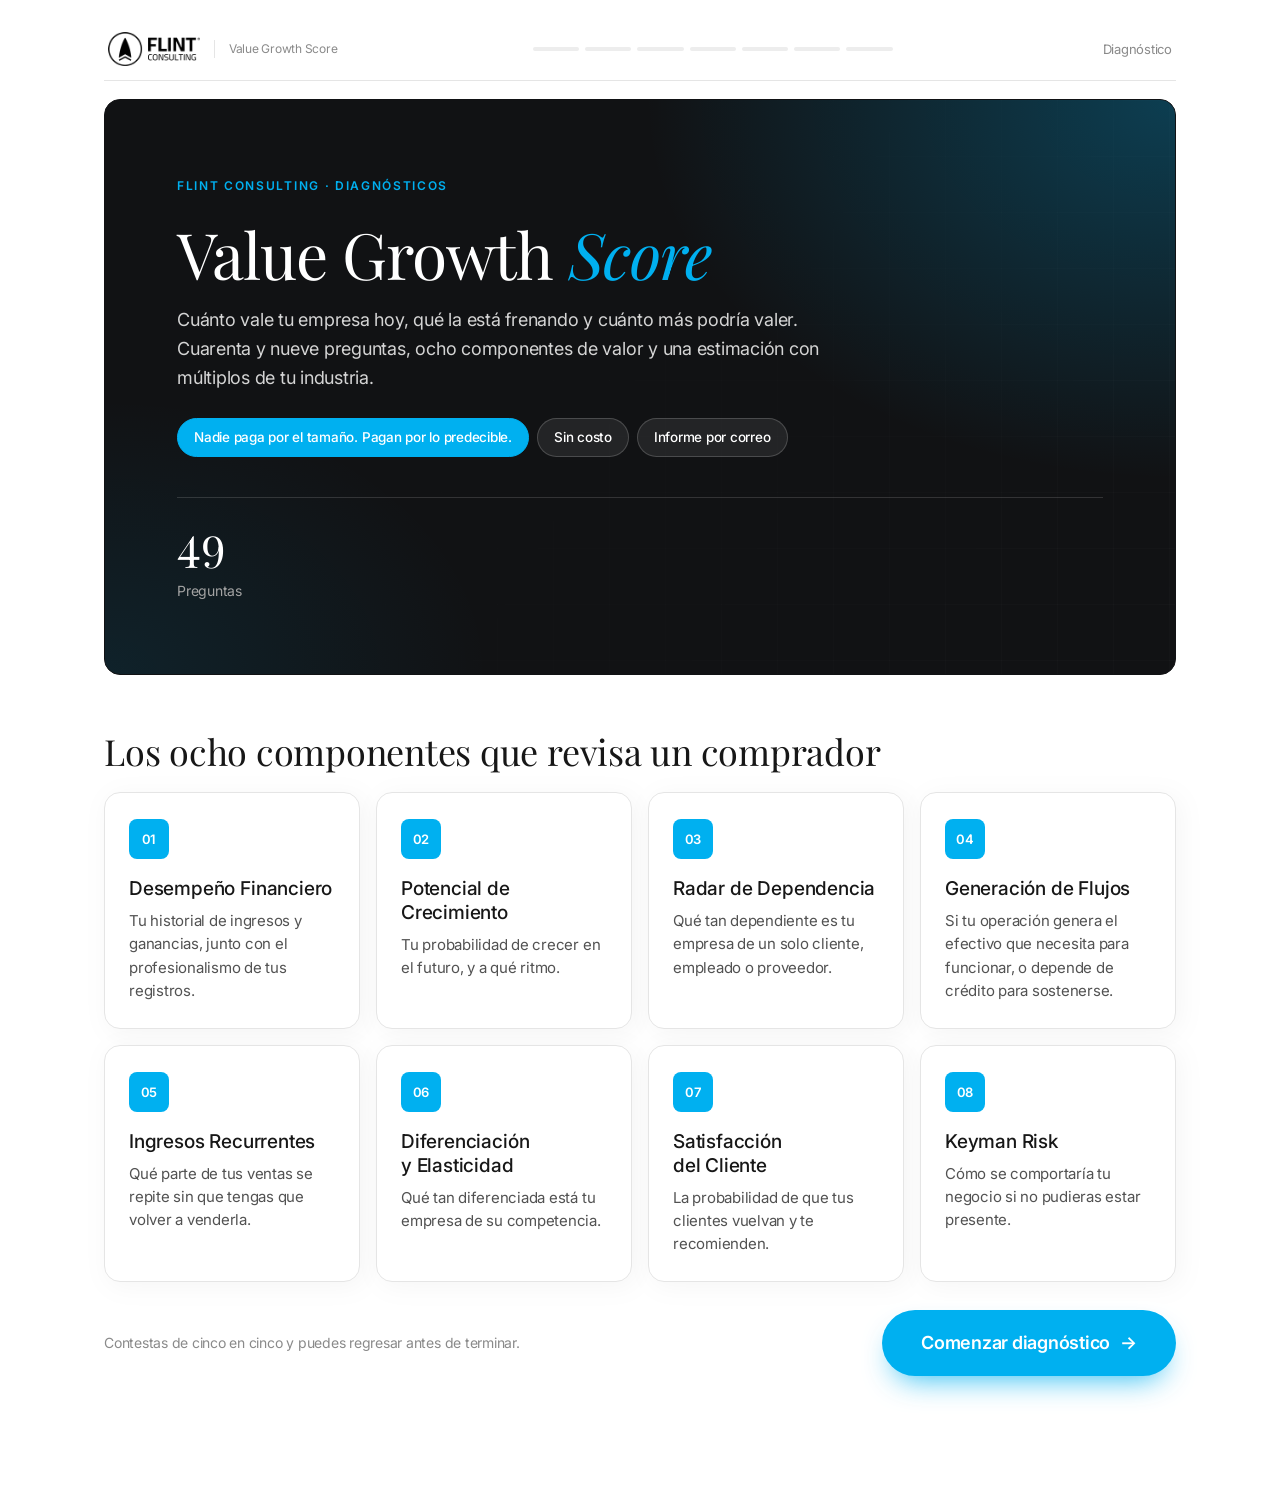
==== v2/index.html @ f303935a "Versión v2 de prueba: hero en Webflow, barra de progreso fija e inicio más visible Co-Authored-By: C" ====
<!doctype html>
<html lang="es">
<head>
<meta charset="utf-8">
<meta name="robots" content="noindex">
<meta name="googlebot" content="noindex, indexifembedded">
<script>try{if(window.self!==window.top)document.documentElement.classList.add("embedded")}catch(e){document.documentElement.classList.add("embedded")}</script>
<meta name="viewport" content="width=device-width,initial-scale=1,viewport-fit=cover">
<meta name="description" content="Diagnóstico Value Growth de Flint Consulting.">
<meta name="theme-color" content="#FFFFFF">
<title>Value Growth Score · Flint Consulting</title>
<link rel="preconnect" href="https://fonts.googleapis.com">
<link rel="preconnect" href="https://fonts.gstatic.com" crossorigin>
<link rel="stylesheet" href="https://fonts.googleapis.com/css2?family=Playfair+Display:ital,wght@0,500;0,600;0,700;1,500;1,600&family=Inter:wght@400;500;600&display=swap">
<style>
/* ═══════════════════════════════════════════════════════════
   FLINT · VALUE GROWTH SCORE
   Sistema visual de flintconsulting.mx: fondo blanco, Playfair
   Display en títulos, Inter en texto, tarjetas blancas con borde
   fino y botones píldora en Flint Cyan.
   ═══════════════════════════════════════════════════════════ */
:root{
  --tinta:#171717;        /* títulos */
  --texto:#525252;        /* cuerpo */
  --tenue:#8A8A8A;
  --linea:#E5E5E5;
  --linea-f:#D4D4D4;
  --papel:#FFFFFF;
  --niebla:#FAFAFA;
  --cian:#00B0F0;         /* Flint Cyan del sitio */
  --cian-txt:#0089BD;     /* cyan legible en texto chico */
  --cianluz:#EDF9FF;
  --oscuro:#111214;
  --fuerte:#12B76A; --medio:#FFB400; --debil:#FF1F3D;
  --r:16px; --r-sm:12px;
  --sombra:4px 4px 24px rgba(129,129,129,.08);
  --sombra-h:6px 10px 34px rgba(129,129,129,.16);
  --ease:cubic-bezier(.2,.8,.2,1);
  --ease-out:cubic-bezier(.16,1,.3,1);
  --display:"Playfair Display",Georgia,serif;
  --ui:"Inter",-apple-system,"Segoe UI",Arial,sans-serif;
}
*{box-sizing:border-box;margin:0;padding:0}
html,body{background:var(--papel);color:var(--texto);font-family:var(--ui);line-height:1.55;letter-spacing:-.015em;
  -webkit-font-smoothing:antialiased;overflow-x:clip}
button,input,select,textarea{font:inherit;color:inherit;letter-spacing:inherit}
.num{font-variant-numeric:tabular-nums}
/* cifras alineadas en Playfair (por defecto trae números de estilo antiguo) */
.aro .cen b,.an-aro b,.vc .big,.cta-txt h3 em,.cta-precio .monto b,.radar .v,.intro-meta .n{font-variant-numeric:lining-nums tabular-nums;font-feature-settings:"lnum" 1,"tnum" 1}

.shell{max-width:1120px;margin:0 auto;padding:18px 24px 110px;min-height:100vh}
@media(max-width:720px){.shell{padding:10px 16px 150px}}

/* ═══ TOPBAR ═══ */
.topbar{display:flex;align-items:center;justify-content:space-between;gap:24px;padding:14px 4px;margin-bottom:18px;
  position:sticky;top:0;z-index:60;background:rgba(255,255,255,.92);
  backdrop-filter:blur(14px);-webkit-backdrop-filter:blur(14px);border-bottom:1px solid var(--linea)}
.wordmark{display:flex;align-items:center;gap:14px;flex-shrink:0}
.wordmark img{height:34px;width:auto;display:block}
.wordmark small{font-size:12px;color:var(--tenue);padding-left:14px;border-left:1px solid var(--linea)}
@media(max-width:720px){.wordmark img{height:28px}}
@media(max-width:600px){.wordmark small{display:none}}
.rail{display:flex;gap:6px;flex:1;max-width:360px}
@media(max-width:720px){.rail{max-width:none}}
.rail-seg{flex:1;height:4px;border-radius:2px;background:#EDEDED;overflow:hidden;position:relative}
.rail-seg i{position:absolute;inset:0;width:0;border-radius:2px;background:var(--cian);transition:width .7s var(--ease)}
.paso-txt{font-size:13px;color:var(--tenue);white-space:nowrap;flex-shrink:0;min-width:84px;text-align:right;font-variant-numeric:tabular-nums}
.paso-txt b{color:var(--tinta);font-weight:600}
@media(max-width:480px){.paso-txt{min-width:0;font-size:12px}}

/* ═══ TARJETAS ═══ */
.skew{position:relative;margin:0 0 18px}
.glass{position:relative;background:var(--papel);border:1px solid var(--linea);border-radius:var(--r);box-shadow:var(--sombra)}
.pad{padding:clamp(24px,4vw,48px)}
@media(max-width:560px){.pad{padding:22px 16px}}
.sub-glass{background:var(--papel);border:1px solid var(--linea);border-radius:var(--r)}

#p-q>.skew>.glass{background:none;border:0;box-shadow:none;padding:8px 0 0}
/* Bloque oscuro, como el hero del sitio */
.hero-dark{background:var(--oscuro);border-color:var(--oscuro);color:#D4D4D4;overflow:hidden;box-shadow:none}
.hero-dark::before{content:"";position:absolute;inset:0;pointer-events:none;
  background:radial-gradient(90% 120% at 100% 0%,rgba(0,176,240,.28),transparent 55%),
             radial-gradient(60% 80% at 0% 100%,rgba(0,176,240,.10),transparent 60%)}
.hero-dark::after{content:"";position:absolute;inset:0;pointer-events:none;opacity:.5;
  background-image:linear-gradient(rgba(255,255,255,.035) 1px,transparent 1px),linear-gradient(90deg,rgba(255,255,255,.035) 1px,transparent 1px);
  background-size:56px 56px;-webkit-mask-image:linear-gradient(120deg,transparent 30%,#000);mask-image:linear-gradient(120deg,transparent 30%,#000)}
.hero-dark>*{position:relative;z-index:1}
.hero-dark h1,.hero-dark h2{color:#fff}
.hero-dark .lede{color:#D4D4D4}
.hero-dark .eyebrow{color:var(--cian)}

/* ═══ PANTALLAS ═══ */
.panel{display:none}
.panel.on{display:block;animation:screenIn .55s var(--ease-out) both}
@keyframes screenIn{from{opacity:0;transform:translateY(18px)}to{opacity:1;transform:none}}

/* ═══ TIPOGRAFÍA ═══ */
.eyebrow{display:inline-flex;align-items:center;font-size:12px;letter-spacing:.14em;text-transform:uppercase;color:var(--cian-txt);font-weight:600}
h1,h2,h3,h4{font-family:var(--display);color:var(--tinta);font-weight:400;letter-spacing:-.015em;text-wrap:balance}
h1{font-size:clamp(40px,6vw,64px);line-height:1.08}
h2{font-size:clamp(30px,3.8vw,48px);line-height:1.12}
h1 em,h2 em,h3 em,h4 em{font-style:italic;color:var(--cian)}
.lede{font-size:clamp(16px,1.5vw,18px);line-height:1.6;color:var(--texto);max-width:62ch}

.pillrow{display:flex;flex-wrap:wrap;gap:8px;margin-top:26px}
.pill{display:inline-flex;align-items:center;padding:8px 16px;border-radius:99px;font-size:13.5px;font-weight:500;
  background:rgba(255,255,255,.08);border:1px solid rgba(255,255,255,.18);color:#fff}
.pill.hi{background:var(--cian);border-color:var(--cian);color:#fff}

/* ═══ INTRO ═══ */
#p-intro h1{margin:22px 0 18px}
#p-intro .pad{padding:clamp(32px,6vw,72px)}
.intro-meta{display:flex;flex-wrap:wrap;gap:24px 56px;margin-top:40px;padding-top:30px;border-top:1px solid rgba(255,255,255,.14)}
.intro-meta .n{font-family:var(--display);font-size:44px;color:#fff;line-height:1}
.intro-meta .t{font-size:14px;color:#A3A3A3;margin-top:8px}
@media(max-width:560px){.intro-meta{display:grid;grid-template-columns:1fr 1fr;gap:22px}}

.sect-title{font-family:var(--display);font-size:clamp(26px,3vw,36px);color:var(--tinta);margin:56px 0 20px;line-height:1.15}
.rejilla{display:grid;grid-template-columns:repeat(auto-fit,minmax(240px,1fr));gap:16px}
.celda{padding:26px 24px;box-shadow:var(--sombra);transition:box-shadow .3s var(--ease),transform .3s var(--ease),border-color .3s}
.celda:hover{box-shadow:var(--sombra-h);transform:translateY(-3px);border-color:var(--linea-f)}
.celda .k{width:40px;height:40px;border-radius:8px;background:var(--cian);color:#fff;display:grid;place-items:center;font-size:13px;font-weight:600}
.celda h3{font-family:var(--ui);font-size:19px;font-weight:500;color:var(--tinta);margin:18px 0 8px;line-height:1.25;letter-spacing:-.01em}
.celda p{font-size:15px;color:var(--texto);line-height:1.55}
.pasos{display:grid;grid-template-columns:repeat(3,1fr);gap:0;border-top:1px solid var(--linea);border-bottom:1px solid var(--linea)}
@media(max-width:760px){.pasos{grid-template-columns:1fr}}
.paso{padding:28px 28px 28px 0;display:block;border:0;border-radius:0}
.paso+.paso{padding-left:28px;border-left:1px solid var(--linea)}
@media(max-width:760px){.paso,.paso+.paso{padding:22px 0;border-left:0}.paso+.paso{border-top:1px solid var(--linea)}}
.paso .nn{font-family:var(--display);font-size:44px;line-height:1;color:var(--cian)}
.paso h3{font-family:var(--ui);font-size:20px;font-weight:500;color:var(--tinta);margin:14px 0 6px;letter-spacing:-.01em}
.paso p{font-size:15px;color:var(--texto)}

/* ═══ PREGUNTAS ═══ */
.cab .big-n{width:52px;height:52px;border-radius:8px;background:var(--cian);color:#fff;display:grid;place-items:center;
  font-size:16px;font-weight:600;flex-shrink:0;margin-top:0}

.q{padding:24px 26px;margin-bottom:12px;border-radius:var(--r);background:var(--papel);border:1px solid var(--linea);
  box-shadow:var(--sombra);transition:border-color .3s var(--ease),box-shadow .3s var(--ease);
  animation:qIn .6s var(--ease-out) both;animation-delay:calc(var(--i) * 70ms + 120ms)}
@keyframes qIn{from{opacity:0;transform:translateY(14px)}to{opacity:1;transform:none}}
.q.ok{border-color:rgba(0,176,240,.35)}
.q.pend{border-color:var(--debil);box-shadow:0 0 0 3px rgba(255,31,61,.14)}
@media(max-width:560px){.q{padding:18px 14px}}
.q-top{display:flex;gap:16px;align-items:flex-start}
@media(max-width:560px){.q-top{flex-direction:column;gap:10px}}
.q-num{flex-shrink:0;font-size:12px;font-weight:600;color:var(--cian-txt);margin-top:3px;min-width:42px;padding:3px 0;
  background:rgba(0,176,240,.08);border-radius:6px;text-align:center;font-variant-numeric:tabular-nums}
.q.ok .q-num{color:#fff;background:var(--cian)}
.q.pend .q-num{color:var(--debil);background:rgba(255,31,61,.08)}
.q-text{font-size:17px;line-height:1.5;color:var(--tinta);font-weight:500;text-wrap:pretty;letter-spacing:-.015em}
.q-body{padding-left:58px}
@media(max-width:560px){.q-body{padding-left:0}}
.nota{margin-top:10px;padding:10px 14px;border-radius:10px;background:var(--niebla);color:var(--texto);font-size:14px;line-height:1.5}
.instr{margin-top:10px;color:var(--cian-txt);font-size:14px;font-weight:500}
.subtit{margin:22px 0 0;font-weight:600;font-size:15px;color:var(--tinta)}

.ops{display:flex;flex-direction:column;gap:8px;margin-top:16px}
.op{display:flex;gap:13px;align-items:flex-start;padding:12px 14px;text-align:left;cursor:pointer;background:var(--niebla);
  border:1px solid var(--linea);border-radius:var(--r-sm);transition:border-color .2s var(--ease),background .2s var(--ease)}
.op:hover{border-color:var(--linea-f);background:#F5F5F5}
.op:focus-visible{outline:2px solid var(--cian);outline-offset:2px}
.mk{flex-shrink:0;width:26px;height:26px;border-radius:8px;display:grid;place-items:center;background:var(--papel);
  border:1px solid var(--linea-f);font-size:12px;font-weight:600;text-transform:uppercase;color:var(--tenue);transition:all .2s var(--ease)}
.mk svg{width:13px;height:13px;stroke:#fff;stroke-width:2.6;fill:none;opacity:0}
.op .txt{font-size:15px;line-height:1.45;color:var(--texto);padding-top:2px}
.op.sel{border-color:var(--cian);background:var(--cianluz)}
.op.sel .mk{background:var(--cian);border-color:var(--cian);color:#fff}
.op.sel .mk svg{opacity:1}
.op.sel .txt{color:var(--tinta)}
@media(max-width:560px){.op{padding:11px 12px;gap:11px}.op .txt{font-size:14.5px}}

.campos{display:grid;grid-template-columns:repeat(auto-fit,minmax(200px,1fr));gap:12px;margin-top:16px}
.campo label{display:block;font-size:14px;font-weight:500;color:var(--tinta);margin-bottom:7px}
input[type=text],input[type=email],select,textarea{width:100%;padding:13px 16px;border-radius:var(--r-sm);background:var(--papel);
  border:1px solid var(--linea-f);color:var(--tinta);font-size:16px;transition:border-color .2s,box-shadow .2s}
input::placeholder,textarea::placeholder{color:#A3A3A3}
input:focus,select:focus,textarea:focus{outline:none;border-color:var(--cian);box-shadow:0 0 0 4px rgba(0,176,240,.14)}
textarea{min-height:76px;resize:vertical;margin-top:16px;display:block}
.pesos{position:relative}
.moneda{margin-top:12px;font-size:13px;line-height:1.45;color:var(--tenue)}
.pesos input{padding-left:30px;font-variant-numeric:tabular-nums}
.pesos .sig{position:absolute;left:15px;top:50%;transform:translateY(-50%);color:var(--tenue)}
select{appearance:none;-webkit-appearance:none;cursor:pointer;padding-right:44px;
  background-image:url("data:image/svg+xml,%3Csvg xmlns='http://www.w3.org/2000/svg' width='12' height='8' viewBox='0 0 12 8'%3E%3Cpath d='M1 1.5l5 5 5-5' fill='none' stroke='%23171717' stroke-width='1.6' stroke-linecap='round' stroke-linejoin='round'/%3E%3C/svg%3E");
  background-repeat:no-repeat;background-position:right 17px center}
select:invalid{color:#A3A3A3}

/* ═══ NAVEGACIÓN ═══ */
.nav{display:flex;justify-content:space-between;align-items:center;gap:14px;margin-top:22px}
.nav-hint{font-size:14px;color:var(--tenue);text-align:center;flex:1}
.nav-hint b{color:var(--debil);font-weight:600}
.nav-hint.done{color:var(--cian-txt)}
@media(max-width:720px){
  .nav.fija{position:fixed;left:0;right:0;bottom:0;z-index:70;margin:0;
    padding:12px 84px calc(12px + env(safe-area-inset-bottom)) 14px;
    background:rgba(255,255,255,.95);backdrop-filter:blur(14px);-webkit-backdrop-filter:blur(14px);
    border-top:1px solid var(--linea);box-shadow:0 -6px 24px rgba(0,0,0,.05)}
  .nav.fija .nav-hint{display:none}
  .nav.fija .btn.main{flex:1;justify-content:center}
  .nav.fija .btn.back{width:48px;height:48px;padding:0;justify-content:center;flex-shrink:0}
  .nav.fija .btn.back .lbl{display:none}
}
html.embedded .nav.fija{position:static;padding:0;margin-top:22px;background:none;border:0;box-shadow:none;backdrop-filter:none;-webkit-backdrop-filter:none}
html.embedded .shell{padding-bottom:40px}
html.embedded .topbar{position:relative;z-index:60;background:var(--papel);will-change:transform}
html.embedded .topbar.is-stuck{box-shadow:0 10px 24px -18px rgba(0,0,0,.35);border-radius:0 0 14px 14px}
/* Embebido en flintconsulting.mx: el hero vive en la página de Webflow */
html.embedded #p-intro>.skew:first-child{display:none}
/* Botón de inicio más visible */
#empezar{padding:18px 38px;font-size:18px;font-weight:600;box-shadow:0 14px 30px -12px rgba(0,176,240,.85)}
#empezar:hover{transform:translateY(-1px)}
@media(max-width:600px){#empezar{width:100%;justify-content:center}}

.btn{display:inline-flex;align-items:center;gap:10px;padding:13px 26px;border-radius:99px;cursor:pointer;
  font-family:var(--ui);font-size:16px;font-weight:500;text-decoration:none;border:1px solid transparent;
  transition:background .2s var(--ease),transform .2s var(--ease),opacity .2s}
.btn:focus-visible{outline:2px solid var(--cian);outline-offset:3px}
.btn .arr{transition:transform .2s var(--ease)}
.btn.main{background:var(--cian);color:#fff}
.btn.main:hover{background:#009FDA}
.btn.main:hover .arr{transform:translateX(3px)}
.btn.main.off{background:#EDEDED;color:#A3A3A3}
.btn.main[disabled]{opacity:.75;cursor:progress}
.btn.back{background:var(--papel);color:var(--tinta);border-color:var(--linea-f)}
.btn.back:hover{background:var(--niebla)}
.btn-text{background:none;border:0;color:var(--texto);cursor:pointer;font-size:14px;font-weight:500;padding:8px 0;border-bottom:1px solid transparent}
.btn-text:hover{color:var(--tinta);border-bottom-color:var(--tinta)}
.spin{width:16px;height:16px;border-radius:50%;border:2px solid rgba(255,255,255,.35);border-top-color:#fff;animation:spin .8s linear infinite}
@keyframes spin{to{transform:rotate(360deg)}}

/* ═══ MURO DEL LEAD ═══ */
.gate{display:grid;grid-template-columns:.85fr 1.15fr;gap:clamp(26px,4vw,56px);align-items:start}
@media(max-width:820px){.gate{grid-template-columns:1fr}}
.lock{padding:28px;text-align:center;background:var(--niebla)}
.lock-ring{position:relative;width:160px;height:160px;margin:4px auto 18px}
.lock-ring svg{display:block;width:100%;height:100%}
.lock-ring .blur{position:absolute;inset:0;display:grid;place-items:center;font-family:var(--display);font-size:56px;color:var(--cian);filter:blur(10px);user-select:none}
.lock-ring .ic{position:absolute;inset:0;display:grid;place-items:center}
.lock-ring .ic span{width:48px;height:48px;border-radius:12px;display:grid;place-items:center;background:var(--tinta)}
.lock-ring .ic svg{width:20px;height:20px;stroke:#fff;fill:none;stroke-width:1.8;stroke-linecap:round;stroke-linejoin:round}
.lock h3{font-family:var(--ui);font-size:18px;font-weight:500;color:var(--tinta)}
.lock p{font-size:14px;color:var(--texto);margin-top:4px}
.unlock{list-style:none;margin-top:20px;text-align:left;border-top:1px solid var(--linea)}
.unlock li{display:flex;gap:11px;align-items:center;padding:11px 0;font-size:14.5px;color:var(--tinta);border-bottom:1px solid var(--linea)}
.unlock li:last-child{border-bottom:0;padding-bottom:0}
.unlock svg{width:16px;height:16px;stroke:var(--cian);fill:none;stroke-width:2.2;stroke-linecap:round;stroke-linejoin:round;flex-shrink:0}
.gate-form h2{margin:14px 0 8px}
.gform{display:grid;grid-template-columns:1fr 1fr;gap:16px;margin-top:26px}
@media(max-width:560px){.gform{grid-template-columns:1fr}}
.err{display:none;font-size:13px;color:var(--debil);margin-top:6px}
.campo.bad .err{display:block}
.campo.bad input,.campo.bad select{border-color:var(--debil)}
.priv{display:flex;gap:11px;align-items:flex-start;margin-top:20px;font-size:14.5px;color:var(--texto);cursor:pointer;line-height:1.5}
.priv input{width:18px;height:18px;margin-top:2px;accent-color:var(--cian);flex-shrink:0}
.priv.bad span{color:var(--debil)}
.hp{position:absolute;left:-9999px;width:1px;height:1px;overflow:hidden}
.gnota{font-size:13.5px;color:var(--tenue);margin-top:12px}
.gmsg{display:none;margin-top:16px;padding:12px 16px;border-radius:12px;font-size:14px;line-height:1.5;background:#FDF0EE;border:1px solid #F4C5BC;color:#9B2F1C}
.gmsg.on{display:block}

/* ═══ RESULTADO ═══ */
.rin{animation:rIn .7s var(--ease-out) both}
@keyframes rIn{from{opacity:0;transform:translateY(20px)}to{opacity:1;transform:none}}
.hero{display:grid;grid-template-columns:1fr auto;gap:48px;align-items:center}
@media(max-width:760px){.hero{grid-template-columns:1fr;gap:30px}}
.hero h2{font-size:clamp(32px,4.2vw,50px);margin:16px 0 16px;max-width:20ch}
.hero .lede{max-width:50ch}
.band-chip{display:inline-flex;align-items:center;gap:8px;margin-top:22px;padding:7px 15px;border-radius:99px;
  font-size:12px;letter-spacing:.12em;text-transform:uppercase;font-weight:600;border:1px solid currentColor}
.band-chip i{width:7px;height:7px;border-radius:50%;background:currentColor}
.aro{position:relative;width:min(240px,64vw);aspect-ratio:1;justify-self:center;max-width:100%}
.aro svg{width:100%;height:100%;transform:rotate(-90deg);display:block}
.aro .rejilla{transform-origin:107px 107px;transform:scale(0);opacity:0;transition:transform 1.5s var(--ease-out),opacity .8s}
.aro.on .rejilla{transform:scale(1);opacity:1}
.aro #aro-pulso{transform-origin:107px 107px}
.aro.fin #aro-pulso{animation:pulsoAro 1.3s var(--ease-out)}
@keyframes pulsoAro{from{opacity:.8;transform:scale(1)}to{opacity:0;transform:scale(1.1)}}
.aro.fin .cen b{animation:flashNum 1.2s ease-out}
@keyframes flashNum{0%{text-shadow:0 0 0 transparent}30%{text-shadow:0 0 28px var(--brillo,#00B0F0)}100%{text-shadow:0 0 0 transparent}}
.aro .cen{position:absolute;inset:0;display:flex;flex-direction:column;align-items:center;justify-content:center}
.aro .cen b{font-family:var(--display);font-weight:400;font-size:clamp(60px,9vw,88px);color:#fff;line-height:1;font-variant-numeric:tabular-nums}
.aro .cen span{font-size:12px;letter-spacing:.2em;text-transform:uppercase;margin-top:8px;color:#A3A3A3}

.grid2{display:grid;grid-template-columns:1fr 1fr;gap:16px}
@media(max-width:760px){.grid2{grid-template-columns:1fr}}
.card-t{font-size:clamp(28px,3.2vw,38px);margin-bottom:6px}
.card-s{font-size:16px;color:var(--texto);margin-bottom:26px;max-width:62ch}

.vc{padding:24px 0 4px;background:none;border:0;border-radius:0;border-top:1px solid var(--linea-f)}
.vc.hi{border-top:2px solid var(--cian);padding-top:23px}
.vc .lab{font-size:14px;color:var(--texto);font-weight:500}
.vc.hi .lab{color:var(--cian-txt)}
.vc .big{font-family:var(--display);font-size:clamp(34px,4.4vw,48px);color:var(--tinta);margin-top:8px;line-height:1.05;font-variant-numeric:tabular-nums}
.vc .nt{font-size:14px;color:var(--texto);margin-top:8px}
.escala{margin-top:30px}
.escala .pista{height:8px;background:#EDEDED;border-radius:99px;position:relative}
.escala .tramo{position:absolute;top:0;bottom:0;left:0;width:0;border-radius:99px;background:var(--cian);transition:width 1.3s var(--ease-out)}
.escala .tick{position:absolute;top:-4px;width:2px;height:16px;background:var(--linea-f);border-radius:1px}
.escala .aguja{position:absolute;top:-7px;width:22px;height:22px;margin-left:-11px;border-radius:50%;background:var(--papel);
  border:3px solid var(--tinta);box-shadow:0 2px 8px rgba(0,0,0,.15);transition:left 1.3s var(--ease-out)}
.escala .marcas{display:flex;justify-content:space-between;gap:10px;margin-top:16px;font-size:13px;color:var(--tenue);font-variant-numeric:tabular-nums}
.escala .marcas b{display:block;color:var(--tinta);font-weight:600;font-size:15px;margin-top:2px}
.legal{margin-top:24px;padding:14px 18px;border-radius:12px;background:var(--niebla);font-size:13.5px;color:var(--texto);line-height:1.55}

/* componentes dentro del reporte oscuro: radar + anillos */
.rep-comp{display:grid;grid-template-columns:.8fr 1.2fr;gap:clamp(24px,4vw,56px);align-items:center;
  margin-top:clamp(40px,5vw,64px);padding-top:clamp(36px,4.5vw,56px);border-top:1px solid rgba(255,255,255,.1)}
@media(max-width:860px){.rep-comp{grid-template-columns:1fr}}
.rep-head h3{font-size:clamp(28px,3.2vw,40px);line-height:1.12;color:#fff;margin:16px 0 14px}
.rep-head p{font-size:16px;line-height:1.6;color:#A3A3A3;max-width:40ch}
.leyenda{list-style:none;margin-top:28px;display:grid;gap:2px;max-width:280px}
.leyenda li{display:flex;align-items:center;gap:12px;padding:10px 0;font-size:14px;color:#E5E5E5;border-bottom:1px solid rgba(255,255,255,.08)}
.leyenda li:last-child{border-bottom:0}
.leyenda i{width:8px;height:8px;border-radius:50%;flex-shrink:0}
.leyenda span{margin-left:auto;color:#8A8A8A;font-variant-numeric:tabular-nums}
.radar{width:100%;max-width:640px;margin:0 auto;display:block;overflow:visible}
.radar .poly{transform-origin:center;transform-box:fill-box;transform:scale(0);transition:transform 1.5s var(--ease-out)}
.radar.on .poly{transform:scale(1)}
.radar text{font-family:var(--ui);font-size:16.5px;font-weight:500;fill:#CFCFCF;letter-spacing:-.01em}
.radar text .v{font-family:var(--display);font-size:36px;font-weight:500;letter-spacing:0}
@media(max-width:560px){.radar text{font-size:18px}.radar text .v{font-size:46px}}

.anillos{display:grid;grid-template-columns:repeat(4,1fr);margin-top:clamp(36px,4.5vw,56px);
  border-top:1px solid rgba(255,255,255,.1)}
.anillo{padding:30px 24px 26px;border-right:1px solid rgba(255,255,255,.08);border-bottom:1px solid rgba(255,255,255,.08)}
.anillo:nth-child(4n+1){padding-left:0}
.anillo:nth-child(4n){border-right:0;padding-right:0}
.anillo:nth-last-child(-n+4){border-bottom:0;padding-bottom:6px}
@media(max-width:900px){
  .anillos{grid-template-columns:1fr 1fr}
  .anillo:nth-child(n){padding:26px 18px 22px;border-right:1px solid rgba(255,255,255,.08);border-bottom:1px solid rgba(255,255,255,.08)}
  .anillo:nth-child(2n+1){padding-left:0}
  .anillo:nth-child(2n){border-right:0;padding-right:0}
  .anillo:nth-last-child(-n+2){border-bottom:0}}
.an-aro{position:relative;width:104px;height:104px}
.an-aro svg{width:100%;height:100%;transform:rotate(-90deg);display:block;overflow:visible}
.an-aro .arc{transition:stroke-dashoffset 1.5s var(--ease-out)}
.an-aro b{position:absolute;inset:0;display:grid;place-items:center;font-family:var(--display);font-weight:400;font-size:36px;
  color:#fff;font-variant-numeric:tabular-nums;line-height:1}
.an-nm{font-size:16px;font-weight:500;color:#fff;line-height:1.3;margin-top:20px}
.an-chip{display:inline-flex;align-items:center;gap:7px;margin-top:8px;font-size:11px;letter-spacing:.14em;text-transform:uppercase;font-weight:600}
.an-chip i{width:6px;height:6px;border-radius:50%;background:currentColor;box-shadow:0 0 8px currentColor}
.an-def{font-size:13.5px;line-height:1.5;color:#8F8F8F;margin-top:10px}
@media(max-width:520px){.an-aro{width:84px;height:84px}.an-aro b{font-size:30px}.an-def{font-size:13px}}

.ins{padding:30px 28px 26px}
.ins-tag{display:flex;align-items:center;gap:9px;font-size:12px;letter-spacing:.12em;text-transform:uppercase;font-weight:600;margin-bottom:12px}
.ins-tag::before{content:"";width:8px;height:8px;border-radius:50%;background:currentColor}
.ins.prio{}
.ins.prio .ins-tag{color:#D10024}
.ins.prio .ins-tag::before{background:var(--debil);box-shadow:0 0 8px rgba(255,31,61,.5)}
.ins.fort{}
.ins.fort .ins-tag{color:var(--cian-txt)}
.ins h4{font-size:26px;margin-bottom:18px;line-height:1.2}
.ins ul{list-style:none;counter-reset:it}
.ins li{display:flex;gap:14px;padding:14px 0;font-size:15px;line-height:1.5;color:var(--texto);border-bottom:1px solid rgba(0,0,0,.07)}
.ins li:last-child{border-bottom:0;padding-bottom:0}
.ins li::before{content:counter(it,decimal-leading-zero);counter-increment:it;font-family:var(--display);font-feature-settings:"lnum" 1;font-size:20px;line-height:1.1;color:var(--cian);min-width:26px;flex-shrink:0}
.ins.prio li::before{color:var(--debil)}
.ins li b{color:var(--tinta);font-weight:600}
.ins li small{display:block;font-size:12.5px;color:var(--tenue);margin-top:4px;font-variant-numeric:tabular-nums}

.correo{display:flex;gap:14px;align-items:flex-start;margin-top:16px;padding:18px 22px;border-radius:var(--r);
  background:var(--papel);border:1px solid var(--linea);box-shadow:var(--sombra)}
.correo svg{width:40px;height:40px;padding:10px;border-radius:8px;background:var(--cian);stroke:#fff;fill:none;stroke-width:1.8;stroke-linecap:round;stroke-linejoin:round;flex-shrink:0}
.correo p{font-size:15px;color:var(--texto);align-self:center}
.correo b{color:var(--tinta);font-weight:600}

/* CTA: bloque cyan, como la sección de expertise del sitio */
.ctac{text-align:center;background:var(--cian);border-color:var(--cian);box-shadow:none;overflow:hidden;color:#EDF9FF}
.ctac::before{content:"";position:absolute;inset:0;pointer-events:none;
  background:radial-gradient(70% 90% at 0% 0%,rgba(255,255,255,.22),transparent 60%),radial-gradient(60% 80% at 100% 100%,rgba(0,60,90,.25),transparent 60%)}
.ctac>*{position:relative}
.ctac .eyebrow{color:#fff}
.ctac h3{font-size:clamp(32px,4.2vw,52px);line-height:1.1;margin:16px auto 16px;max-width:20ch;color:#fff}
.ctac h3 em{color:#fff}
.ctac p{max-width:54ch;margin:0 auto;font-size:17px;line-height:1.6;color:#EDF9FF}
.precio{display:inline-flex;align-items:baseline;gap:10px;margin:28px 0;padding:10px 24px;border-radius:99px;background:rgba(255,255,255,.16);border:1px solid rgba(255,255,255,.35)}
.precio b{font-family:var(--display);font-weight:400;font-size:36px;color:#fff;line-height:1}
.precio span{font-size:13px;letter-spacing:.1em;text-transform:uppercase;color:#fff;font-weight:500}
.ctac .btn.main{background:#fff;color:var(--tinta)}
.ctac .btn.main:hover{background:#F2F2F2}
@media(max-width:560px){.ctac .btn{width:100%;justify-content:center}}
.ctac .fine{font-size:13.5px;color:rgba(255,255,255,.85);margin-top:18px}

.foot{display:flex;justify-content:space-between;align-items:center;gap:16px;flex-wrap:wrap;margin-top:34px;padding-top:22px;
  border-top:1px solid var(--linea);font-size:13px;color:var(--tenue)}


/* ═══ PÁGINAS DE CINCO PREGUNTAS ═══ */
.pagina{display:none}
.pagina.on{display:block}

/* ═══ CANDADO ANIMADO ═══ */
.lock{background:var(--oscuro);border-color:var(--oscuro);color:#E5E5E5;padding:34px 28px 28px;position:relative;overflow:hidden}
.lock::before{content:"";position:absolute;inset:-40%;pointer-events:none;
  background:radial-gradient(40% 40% at 50% 38%,rgba(0,176,240,.30),transparent 70%);animation:respira 4s ease-in-out infinite}
.lock>*{position:relative}
@keyframes respira{0%,100%{opacity:.55;transform:scale(1)}50%{opacity:1;transform:scale(1.08)}}
.lk-escena{position:relative;width:210px;height:210px;margin:0 auto 34px}
.lk-pista{position:absolute;inset:0;border-radius:50%;border:3px solid rgba(255,255,255,.07)}
.lk-halo{position:absolute;inset:0;border-radius:50%;
  background:conic-gradient(from 0deg,transparent 0 58%,rgba(0,176,240,.08) 66%,rgba(0,176,240,.6) 86%,#BDEFFF 90%,transparent 90.5%);
  -webkit-mask:radial-gradient(farthest-side,transparent calc(100% - 4px),#000 calc(100% - 3px));
          mask:radial-gradient(farthest-side,transparent calc(100% - 4px),#000 calc(100% - 3px));
  animation:gira 2.8s linear infinite}
.lk-trazos{position:absolute;inset:16px;border-radius:50%;border:1px dashed rgba(255,255,255,.16);animation:gira 40s linear infinite reverse}
.lk-orbita{position:absolute;inset:0;animation:gira 7s linear infinite}
.lk-orbita::before{content:"";position:absolute;top:-4px;left:50%;width:8px;height:8px;margin-left:-4px;border-radius:50%;
  background:#fff;box-shadow:0 0 12px 3px rgba(0,176,240,.9)}
.lk-orbita.o2{inset:16px;animation-duration:11s;animation-direction:reverse}
.lk-orbita.o2::before{width:5px;height:5px;margin-left:-2.5px;top:-2.5px;background:#7FD8F8}
@keyframes gira{to{transform:rotate(360deg)}}
.lk-cifras{position:absolute;inset:30px 30px 44px;border-radius:50%;overflow:hidden;display:flex;justify-content:center;align-items:center;gap:4px;
  -webkit-mask:linear-gradient(transparent,#000 32%,#000 68%,transparent);mask:linear-gradient(transparent,#000 32%,#000 68%,transparent)}
.lk-col{height:96px;overflow:hidden;filter:blur(4.5px)}
.lk-col i{display:block;font-style:normal;font-family:var(--display);font-size:88px;line-height:96px;color:#7FD8F8;text-shadow:0 0 24px rgba(0,176,240,.9);animation:rueda 1.6s linear infinite}
.lk-col:nth-child(2) i{animation-duration:1.1s;color:#fff}
@keyframes rueda{to{transform:translateY(-50%)}}
.lk-ic{position:absolute;left:50%;bottom:-8px;width:60px;height:60px;margin-left:-30px;border-radius:18px;display:grid;place-items:center;
  background:rgba(20,20,20,.72);border:1px solid rgba(255,255,255,.28);backdrop-filter:blur(12px);-webkit-backdrop-filter:blur(12px);
  animation:late 2.4s ease-out infinite;transition:background .4s,box-shadow .4s}
@keyframes late{0%{box-shadow:0 0 0 0 rgba(0,176,240,.55)}70%{box-shadow:0 0 0 22px rgba(0,176,240,0)}100%{box-shadow:0 0 0 0 rgba(0,176,240,0)}}
.lk-ic svg{width:26px;height:26px;stroke:#fff;fill:none;stroke-width:1.8;stroke-linecap:round;stroke-linejoin:round;overflow:visible;
  transform-origin:50% 90%;animation:tiembla 4.5s ease-in-out infinite}
@keyframes tiembla{0%,82%,100%{transform:rotate(0)}85%{transform:rotate(-9deg)}88%{transform:rotate(8deg)}91%{transform:rotate(-5deg)}94%{transform:rotate(3deg)}}
.lk-ic .grillete{transform-box:fill-box;transform-origin:100% 100%;transition:transform .55s cubic-bezier(.34,1.56,.64,1)}
.lock.abierto .lk-ic{background:var(--cian);border-color:var(--cian);animation:none;box-shadow:0 0 50px rgba(0,176,240,.8)}
.lock.abierto .lk-ic svg{animation:none}
.lock.abierto .grillete{transform:translateY(-5px) rotate(28deg)}
.lock.abierto .lk-cifras{opacity:0;transition:opacity .4s}
.lock.abierto .lk-halo{animation-duration:.7s}
.lock h3{font-family:var(--display);font-weight:400;font-size:26px;color:#fff;line-height:1.2}
.lock h3 em{font-style:italic;background:linear-gradient(100deg,#00B0F0 20%,#E8FAFF 45%,#00B0F0 70%);background-size:220% 100%;
  -webkit-background-clip:text;background-clip:text;color:transparent;animation:brillo 3s linear infinite}
@keyframes brillo{from{background-position:120% 0}to{background-position:-100% 0}}
.lock p{color:#A3A3A3;font-size:14.5px;margin-top:6px}
.lock .unlock{border-top-color:rgba(255,255,255,.1)}
.lock .unlock li{color:#E5E5E5;border-bottom-color:rgba(255,255,255,.08)}

/* ═══ CTA: AGENDAR SESIÓN ═══ */
.cta2{display:grid;grid-template-columns:1.25fr 1fr;overflow:hidden;padding:0}
@media(max-width:820px){.cta2{grid-template-columns:1fr}}
.cta-txt{padding:clamp(28px,4.4vw,52px)}
.cta-txt h3{font-size:clamp(30px,3.6vw,44px);line-height:1.1;margin:16px 0 22px;max-width:20ch}
.cta-chips{display:flex;flex-direction:column;gap:10px;margin-bottom:20px}
.cta-chip{display:flex;align-items:center;gap:12px;padding:12px 16px;border-radius:12px;border:1px solid;font-size:16px;font-weight:500;color:var(--tinta)}
.cta-chip i{width:10px;height:10px;border-radius:50%;flex-shrink:0}
.cta-chip span{flex:1}
.cta-chip b{font-weight:700;font-variant-numeric:tabular-nums}
.cta-txt>p{font-size:16px;line-height:1.6;max-width:52ch}
.cta-lista{list-style:none;margin-top:22px;display:grid;gap:12px}
.cta-lista li{display:flex;gap:12px;align-items:flex-start;font-size:15px;color:var(--tinta)}
.cta-lista li::before{content:"";flex-shrink:0;width:22px;height:22px;border-radius:6px;margin-top:1px;
  background:var(--cianluz) url("data:image/svg+xml,%3Csvg xmlns='http://www.w3.org/2000/svg' viewBox='0 0 24 24'%3E%3Cpath d='M6 12.5l4 4L18 8' fill='none' stroke='%230089BD' stroke-width='2.6' stroke-linecap='round' stroke-linejoin='round'/%3E%3C/svg%3E") center/14px no-repeat}
.cta-precio{background:var(--oscuro);color:#D4D4D4;padding:clamp(28px,4vw,48px);display:flex;flex-direction:column;justify-content:center;position:relative;overflow:hidden}
.cta-precio::before{content:"";position:absolute;right:-30%;top:-40%;width:90%;height:90%;border-radius:50%;
  background:radial-gradient(circle,rgba(0,176,240,.22),transparent 65%);pointer-events:none}
.cta-precio>*{position:relative}
.cta-precio .lab{font-size:12px;letter-spacing:.14em;text-transform:uppercase;color:#A3A3A3;font-weight:600}
.cta-precio .monto{display:flex;align-items:baseline;gap:10px;margin:12px 0 4px}
.cta-precio .monto b{font-family:var(--display);font-weight:400;font-size:clamp(56px,6vw,72px);color:#fff;line-height:1}
.cta-precio .monto span{font-size:15px;color:#A3A3A3;font-weight:500}
.cta-precio .dur{font-size:15px;color:#E5E5E5;padding-bottom:22px;margin-bottom:24px;border-bottom:1px solid rgba(255,255,255,.1)}
.cta-precio .btn{justify-content:center}
.cta-precio .fine{font-size:13px;color:#8A8A8A;margin-top:14px;line-height:1.5}

@media (prefers-reduced-motion:reduce){*,*::before,*::after{animation:none!important;transition:none!important}}
</style>
</head>
<body>

<div class="shell">

<header class="topbar">
  <div class="wordmark">
    <img src="[data-uri]" alt="Flint Consulting" width="92" height="34">
    <small>Value Growth Score</small>
  </div>
  <div class="rail" id="rail" aria-hidden="true"></div>
  <div class="paso-txt" id="paso-txt" aria-live="polite">Diagnóstico</div>
</header>

<!-- ═══ INTRO ═══ -->
<section class="panel on" id="p-intro">
  <div class="skew">
    <div class="glass pad hero-dark">
      <div class="eyebrow">Flint Consulting · Diagnósticos</div>
      <h1>Value Growth <em>Score</em></h1>
      <p class="lede">Cuánto vale tu empresa hoy, qué la está frenando y cuánto más podría valer. Cuarenta y nueve preguntas, ocho componentes de valor y una estimación con múltiplos de tu industria.</p>
      <div class="pillrow">
        <span class="pill hi">Nadie paga por el tamaño. Pagan por lo predecible.</span>
        <span class="pill">Sin costo</span>
        <span class="pill">Informe por correo</span>
      </div>
      <div class="intro-meta">
        <div><div class="n num">49</div><div class="t">Preguntas</div></div>
      </div>
    </div>
  </div>

  <div class="sect-title">Los ocho componentes que revisa un comprador</div>
  <div class="rejilla" id="rejilla"></div>

  <div class="nav fija" style="margin-top:28px">
    <span class="nav-hint" style="text-align:left">Contestas de cinco en cinco y puedes regresar antes de terminar.</span>
    <button class="btn main" id="empezar">Comenzar diagnóstico <span class="arr" aria-hidden="true">→</span></button>
  </div>
</section>

<div id="paneles"></div>

<!-- ═══ MURO DEL LEAD ═══ -->
<section class="panel" id="p-gate">
  <div class="skew">
    <div class="glass pad">
      <div class="gate">
        <div class="lock sub-glass" id="lock">
          <div class="lk-escena" aria-hidden="true">
            <div class="lk-pista"></div><div class="lk-trazos"></div><div class="lk-halo"></div>
            <div class="lk-orbita"></div><div class="lk-orbita o2"></div>
            <div class="lk-cifras"><div class="lk-col"></div><div class="lk-col"></div></div>
            <div class="lk-ic"><svg viewBox="0 0 24 24"><path class="grillete" d="M8 11V7.5a4 4 0 0 1 8 0V11"/><rect x="5" y="11" width="14" height="10" rx="2.5"/><path d="M12 15v2.2"/></svg></div>
          </div>
          <h3>Tu calificación <em>ya está lista</em></h3>
          <p>Déjanos tus datos y la desbloqueamos en este momento.</p>
          <ul class="unlock">
            <li><svg viewBox="0 0 24 24"><path d="M5 12.5l4.5 4.5L19 7.5"/></svg>Estimación de valor con múltiplos de tu industria</li>
            <li><svg viewBox="0 0 24 24"><path d="M5 12.5l4.5 4.5L19 7.5"/></svg>Score por cada uno de los ocho componentes</li>
            <li><svg viewBox="0 0 24 24"><path d="M5 12.5l4.5 4.5L19 7.5"/></svg>Tus tres prioridades y tus tres fortalezas</li>
          </ul>
        </div>

        <form class="gate-form" id="gform" novalidate>
          <div class="eyebrow">Último paso</div>
          <h2>¿A nombre de quién va el <em>informe</em>?</h2>
          <p class="lede">Lo usamos para prepararlo y enviártelo. Nada más.</p>
          <div class="gform">
            <div class="campo" data-f="nombre"><label for="g-nombre">Nombre</label><input type="text" id="g-nombre" autocomplete="name" placeholder="Tu nombre"><div class="err">Escribe tu nombre</div></div>
            <div class="campo" data-f="empresa"><label for="g-empresa">Empresa</label><input type="text" id="g-empresa" autocomplete="organization" placeholder="Nombre de tu empresa"><div class="err">Escribe el nombre de tu empresa</div></div>
            <div class="campo" data-f="emp"><label for="g-emp">Número de empleados</label>
              <select id="g-emp" required>
                <option value="" disabled selected>Selecciona una opción</option>
                <option>1 a 10</option>
                <option>11 a 25</option>
                <option>26 a 50</option>
                <option>51 a 100</option>
                <option>101 a 250</option>
                <option>251 a 500</option>
                <option>Más de 500</option>
              </select>
              <div class="err">Selecciona el número de empleados</div></div>
            <div class="campo" data-f="correo"><label for="g-correo">Correo</label><input type="email" id="g-correo" autocomplete="email" placeholder="nombre@empresa.com"><div class="err">Escribe un correo válido</div></div>
          </div>
          <label class="hp" aria-hidden="true">No llenar<input type="checkbox" id="g-bot" tabindex="-1"></label>
          <label class="priv" id="priv"><input type="checkbox" id="g-ok"><span>He leído y acepto el aviso de privacidad de Flint Consulting.</span></label>
          <p class="gnota">Recibirás tu informe por correo. Sin spam y sin llamadas no solicitadas.</p>
          <div class="gmsg" id="gmsg" role="alert"></div>
          <div class="nav fija" style="margin-top:24px">
            <button type="button" class="btn back" data-atras><span aria-hidden="true">←</span><span class="lbl">Regresar</span></button>
            <button type="submit" class="btn main" id="ver"><span class="t">Desbloquear mi resultado</span> <span class="arr" aria-hidden="true">→</span></button>
          </div>
        </form>
      </div>
    </div>
  </div>
</section>

<!-- ═══ RESULTADO ═══ -->
<section class="panel" id="p-res">
  <div class="skew rin">
    <div class="glass pad hero-dark reporte">
      <div class="hero">
        <div>
          <div class="eyebrow" id="r-eyebrow">Tu diagnóstico</div>
          <h2 id="r-tit"></h2>
          <p class="lede" id="r-msg"></p>
          <span class="band-chip" id="r-chip"><i></i><span></span></span>
        </div>
        <div class="aro">
          <svg viewBox="0 0 214 214" role="img" aria-labelledby="aro-t">
            <title id="aro-t">Calificación Value Growth</title>
            <defs><linearGradient id="aro-g" x1="0" y1="0" x2="1" y2="1">
              <stop id="aro-s1" offset="0" stop-color="#00AEEF"/><stop id="aro-s2" offset="1" stop-color="#BFE9FA"/>
            </linearGradient></defs>
            <g class="rejilla" id="aro-rejilla"></g>
            <circle cx="107" cy="107" r="94" fill="none" stroke="rgba(255,255,255,.12)" stroke-width="10"></circle>
            <circle id="aro-pulso" cx="107" cy="107" r="94" fill="none" stroke="#00B0F0" stroke-width="10" opacity="0"></circle>
            <circle id="aro-arc" cx="107" cy="107" r="94" fill="none" stroke="url(#aro-g)" stroke-width="10"
                    stroke-linecap="round" stroke-dasharray="590.6" stroke-dashoffset="590.6"></circle>
            <circle id="aro-punta" cx="201" cy="107" r="6.5" fill="#fff" stroke="#00B0F0" stroke-width="3" opacity="0"></circle>
          </svg>
          <div class="cen"><b id="r-score">0</b><span id="r-de">de 100</span></div>
        </div>
      </div>
      <div class="rep-comp">
        <div class="rep-head">
          <div class="eyebrow">Score por componente</div>
          <h3>Los ocho componentes de tu <em>valor</em></h3>
          <p>Tu calificación de Value Growth se compone de estos ocho componentes clave.</p>
          <ul class="leyenda">
            <li><i style="background:#FF1F3D"></i>Prioridad<span>0 a 30</span></li>
            <li><i style="background:#FFB400"></i>Atención<span>31 a 69</span></li>
            <li><i style="background:#12B76A"></i>Fortaleza<span>70 a 100</span></li>
          </ul>
        </div>
        <div class="radar-box"><svg class="radar" id="radar" viewBox="-84 -24 648 506" role="img" aria-label="Perfil de valor por componente"></svg></div>
      </div>
      <div class="anillos" id="r-pilares"></div>
    </div>
  </div>

  <div class="glass pad rin" style="animation-delay:.2s">
    <h3 class="card-t">Estimación de <em>valor</em></h3>
    <p class="card-s">Calculada sobre el promedio de tu EBITDA de los últimos tres ejercicios, con un múltiplo de transacciones privadas del tamaño de tu empresa, ajustado por tu industria.</p>
    <div class="grid2">
      <div class="vc sub-glass"><div class="lab">Valor estimado hoy</div><div class="big" id="v-hoy"></div><div class="nt" id="v-hoy-nt"></div></div>
      <div class="vc sub-glass hi"><div class="lab">Si subes tus dos componentes más débiles</div><div class="big" id="v-pot"></div><div class="nt" id="v-pot-nt"></div></div>
    </div>
    <div class="escala" id="v-escala">
      <div class="pista"><div class="tramo" id="e-tramo"></div><div class="tick" id="e-tick"></div><div class="aguja" id="e-aguja"></div></div>
      <div class="marcas"><span>Bajo del rango<b id="e-q1"></b></span>
        <span style="text-align:center">Mediana<b id="e-med"></b></span>
        <span style="text-align:right">Alto<b id="e-q3"></b></span></div>
    </div>
    <p class="legal">Es un valor indicativo, no una valuación. Una valuación formal considera tu deuda, tu capital de trabajo, tus contratos y tus proyecciones, y puede arrojar un número distinto. Sirve para ubicarte, no para negociar.</p>
  </div>

  <div class="rin" style="animation-delay:.6s;margin-top:18px">
    <div class="grid2">
      <div class="glass ins prio">
        <div class="ins-tag">Tus tres prioridades</div>
        <h4>Donde está el valor que hoy no estás capturando</h4>
        <ul id="r-prio"></ul>
      </div>
      <div class="glass ins fort">
        <div class="ins-tag">Tus tres fortalezas</div>
        <h4>Lo que ya tienes construido y conviene proteger</h4>
        <ul id="r-fort"></ul>
      </div>
    </div>
  </div>

  <div class="skew rin" style="animation-delay:.78s;margin-top:18px">
    <div class="glass cta2">
      <div class="cta-txt">
        <div class="eyebrow">Tus prioridades</div>
        <h3 id="cta-tit"></h3>
        <div class="cta-chips" id="cta-chips"></div>
        <p>En 60 minutos te decimos cómo resolver cada una.</p>
      </div>
      <div class="cta-precio">
        <span class="lab">Sesión con un especialista de Flint</span>
        <div class="monto"><b>$200</b><span>USD</span></div>
        <div class="dur">60 minutos</div>
        <a class="btn main" id="cta-btn" href="https://buy.stripe.com/aFa3cv9sPaZYh0Lf4mfYY0r" target="_blank" rel="noopener">Quiero resolver mis prioridades <span class="arr" aria-hidden="true">→</span></a>
        <p class="fine">Al confirmar el pago se abre el calendario para que elijas el horario que te acomode.</p>
      </div>
    </div>
  </div>

  <div class="foot">
    <span>Flint Consulting® · Value Growth Score · Estimación indicativa basada en múltiplos de industria</span>
    <button class="btn-text" id="reiniciar">↻ Contestar de nuevo</button>
  </div>
</section>

</div>

<script id="vg-data" type="application/json">{"partes": [{"titulo": "Tu negocio", "corto": "Negocio", "preguntas": [{"n": 1, "id": 1, "stem": "En una frase, ¿cómo describirías tu negocio a una persona que recién conoces? (Es decir, ¿a qué se dedica tu empresa?)", "nota": null, "instr": null, "comp": "Contexto", "tipo": "abierta"}, {"n": 2, "id": 2, "stem": "¿Cómo está tu industria hoy?", "nota": null, "instr": null, "comp": "Potencial de Crecimiento", "tipo": "opciones", "opciones": ["a) En declive", "b) Creciendo al ritmo de la economía", "c) Creciendo un poco más rápido que la economía", "d) Creciendo mucho más rápido que la economía", "e) No estoy seguro"], "pts": [0, 25, 50, 100, 25], "w": 0.11}]}, {"titulo": "Tus clientes", "corto": "Clientes", "preguntas": [{"n": 3, "id": 3, "stem": "¿Qué tan fácil es para tus clientes conseguir con otro proveedor lo que tú vendes?", "nota": null, "instr": null, "comp": "Diferenciación y Elasticidad", "tipo": "opciones", "opciones": ["a) Es un producto o servicio común: lo pueden conseguir con muchos proveedores.", "b) Lo pueden conseguir con algunos proveedores.", "c) Es un producto o servicio de nicho: les costaría encontrar otro proveedor.", "d) Somos los únicos que lo ofrecemos.", "e) No estoy seguro"], "pts": [0, 25, 75, 100, 25], "w": 0.24}, {"n": 4, "id": 4, "stem": "¿Qué participación de mercado tienes?", "nota": null, "instr": null, "comp": "Diferenciación y Elasticidad", "tipo": "opciones", "opciones": ["a) Más del 40% del mercado (posición dominante)", "b) 15 a 40% del mercado (jugador relevante)", "c) 5 a 15% del mercado", "d) 1 a 5% del mercado", "e) No estoy seguro"], "pts": [100, 75, 50, 25, 25], "w": 0.23}, {"n": 5, "id": 5, "stem": "¿Cuál de las siguientes opciones describe mejor tu relación personal con los clientes de tu empresa?", "nota": null, "instr": null, "comp": "Keyman Risk", "tipo": "opciones", "opciones": ["a) Conozco a cada uno de mis clientes por su nombre y esperan que me involucre personalmente cuando compran en mi empresa", "b) Conozco a la mayoría de mis clientes por su nombre y, por lo general, quieren tratar conmigo en lugar de con uno de mis empleados", "c) Conozco a algunos de mis clientes por su nombre y algunos de ellos prefieren tratar conmigo en lugar de con uno de mis empleados", "d) No conozco personalmente a mis clientes y rara vez me involucro en el servicio a un cliente individual", "e) No estoy seguro"], "pts": [0, 25, 50, 100, 25], "w": 0.32}, {"n": 6, "id": 6, "stem": "¿Cuál de las siguientes opciones describe mejor el nivel típico de personalización que ofreces a tus clientes?", "nota": null, "instr": null, "comp": "Diferenciación y Elasticidad", "tipo": "opciones", "opciones": ["a) Ofrecemos una solución personalizada completa para satisfacer las necesidades únicas de cada cliente al que servimos.", "b) Tenemos un conjunto básico de productos, metodologías y servicios, pero a menudo los personalizamos mucho para los clientes.", "c) Tenemos un conjunto estándar de productos, servicios y metodologías que modificamos ligeramente para algunos clientes.", "d) No personalizamos nuestros productos, servicios o metodologías para clientes individuales.", "e) No estoy seguro"], "pts": [100, 75, 50, 0, 25], "w": 0.33}, {"n": 7, "id": 7, "stem": "Por favor, estima el porcentaje de tus clientes que están MUY SATISFECHOS con los servicios/productos que ofrece tu empresa:", "nota": null, "instr": null, "comp": "Satisfacción del Cliente", "tipo": "opciones", "opciones": ["a) Menos del 25% de nuestros clientes están \"muy satisfechos\"", "b) Entre el 25% y el 50% de nuestros clientes están \"muy satisfechos\"", "c) Entre 51% y 75% de nuestros clientes están \"muy satisfechos\"", "d) Más del 75% de nuestros clientes están \"muy satisfechos\"", "e) No estoy seguro, no medimos la satisfacción del cliente"], "pts": [10, 25, 50, 100, 15], "w": 0.7}, {"n": 8, "id": 8, "stem": "¿Con qué frecuencia tus clientes recomiendan tu empresa con sus amigos y colegas?", "nota": null, "instr": null, "comp": "Satisfacción del Cliente", "tipo": "opciones", "opciones": ["a) Siempre", "b) A veces", "c) Raramente", "d) Nunca", "e) No estoy seguro"], "pts": [100, 50, 30, 0, 25], "w": 0.25}, {"n": 9, "id": 9, "stem": "En los últimos 12 meses, ¿qué proporción de tus clientes se quejó por escrito?", "nota": "Cuenta correos, cartas o mensajes por el formulario de tu sitio web.", "instr": null, "comp": "Satisfacción del Cliente", "tipo": "opciones", "opciones": ["a) Ninguno", "b) Menos del 1%", "c) Entre 1% y 5%", "d) Entre 5% y 10%", "e) Más del 10%", "f) No estoy seguro"], "pts": [100, 75, 50, 25, 5, 25], "w": 0.05}, {"n": 10, "id": 10, "stem": "¿Cómo se comporta tu utilidad cada que obtienes un cliente nuevo?", "nota": null, "instr": null, "comp": "Diferenciación y Elasticidad", "tipo": "opciones", "opciones": ["a) Baja.", "b) Se mantiene más o menos igual.", "c) Mejora poco.", "d) Mejora bastante.", "e) No estoy seguro"], "pts": [0, 25, 50, 100, 25], "w": 0.2}, {"n": 11, "id": 11, "stem": "¿En qué momento te pagan normalmente tus clientes?", "nota": "Piensa en cuándo entra el dinero, no en cuándo emites la factura.", "instr": null, "comp": "Generación de Flujos", "tipo": "opciones", "opciones": ["a) Nos pagan todo después de entregar.", "b) Un anticipo al inicio y el resto al entregar.", "c) Nos pagan en parcialidades a lo largo de la entrega.", "d) Nos pagan todo por adelantado, al momento de la compra.", "e) No estoy seguro"], "pts": [20, 50, 75, 100, 25], "w": 0.22}, {"n": 12, "id": 12, "stem": "¿Qué porcentaje de tus ventas totales representó tu cliente más grande el año pasado?", "nota": null, "instr": null, "comp": "Radar de Dependencia", "tipo": "opciones", "opciones": ["a) 1 a 15%", "b) 16 a 25%", "c) 26 a 50%", "d) 51% o más", "e) No estoy seguro"], "pts": [100, 75, 50, 0, 25], "w": 0.2}, {"n": 13, "id": 13, "stem": "Si perdieras a tu cliente más grande, tu negocio:", "nota": null, "instr": null, "comp": "Radar de Dependencia", "tipo": "opciones", "opciones": ["a) Prácticamente no se afectaría.", "b) Se afectaría poco y seguiría operando.", "c) Se afectaría bastante, pero seguiría operando.", "d) No sobreviviría.", "e) No estoy seguro"], "pts": [100, 75, 50, 0, 25], "w": 0.58}, {"n": 14, "id": 14, "stem": "¿Qué porcentaje de tus ventas es recurrente?", "nota": "Es recurrente el ingreso que se renueva sin una nueva decisión de compra: suscripciones, igualas, contratos de mantenimiento o rentas mensuales, donde el cliente tiene que cancelar para dejar de pagar. No cuenta el cliente frecuente que decide cada compra.", "instr": null, "comp": "Ingresos Recurrentes", "tipo": "opciones", "opciones": ["a) Ninguno", "b) 1 a 25%", "c) 26 a 50%", "d) 51 a 75%", "e) 76 a 100%", "f) No estoy seguro"], "pts": [0, 25, 50, 75, 100, 25], "w": 0.75}]}, {"titulo": "Tu personal", "corto": "Personal", "preguntas": [{"n": 15, "id": 15, "stem": "¿Qué porcentaje de tus ventas atiendes personalmente tú o tus socios?", "nota": "Nos referimos a las ventas en las que tú o un socio están directamente involucrados con el cliente.", "instr": null, "comp": "Keyman Risk", "tipo": "opciones", "opciones": ["a) Ninguno", "b) 1 a 25%", "c) 26 a 50%", "d) 51 a 75%", "e) 76 a 100%", "f) No estoy seguro"], "pts": [100, 75, 50, 25, 0, 25], "w": 0.1}, {"n": 16, "id": 16, "stem": "Piensa en la persona que más contribuye a cada una de las siguientes áreas de tu negocio. ¿Qué tan fácil o difícil sería reemplazarlos?", "nota": "Para la sección I) y II) si esta persona eres tú, selecciona IMPOSIBLE.", "instr": null, "comp": "Radar de Dependencia", "tipo": "subs", "subs": [{"label": "I) Ventas y mercadotecnia:", "opciones": ["a) Muy fácil", "b) Fácil", "c) Difícil", "d) Muy difícil", "e) Imposible", "f) No estoy seguro"], "pts": [100, 75, 50, 25, 0, 25], "w": 0.08}, {"label": "II) Diseño y entrega de productos/servicios:", "opciones": ["a) Muy fácil", "b) Fácil", "c) Difícil", "d) Muy difícil", "e) Imposible", "f) No estoy seguro"], "pts": [100, 75, 50, 25, 0, 25], "w": 0.07}, {"label": "III) Proveedor externo. ¿Qué tan fácil o difícil sería reemplazar a su proveedor más importante?", "opciones": ["a) Muy fácil", "b) Fácil", "c) Difícil", "d) Muy difícil", "e) Imposible", "f) No estoy seguro"], "pts": [100, 75, 50, 25, 0, 25], "w": 0.07}]}]}, {"titulo": "Pensemos en el futuro", "corto": "Futuro", "preguntas": [{"n": 17, "id": 17, "stem": "¿Qué esperas que pase con tus ventas en los próximos 12 meses?", "nota": null, "instr": null, "comp": "Potencial de Crecimiento", "tipo": "opciones", "opciones": ["a) Que disminuyan", "b) Que se mantengan igual", "c) Que aumenten hasta 10%", "d) Que aumenten entre 11% y 20%", "e) Que aumenten entre 21% y 30%", "f) Que aumenten más de 30%", "g) No estoy seguro"], "pts": [0, 25, 50, 75, 90, 100, 25], "w": 0.24}, {"n": 18, "id": 18, "stem": "¿Cuánto más le podrías vender a tus clientes actuales?", "nota": null, "instr": null, "comp": "Potencial de Crecimiento", "tipo": "opciones", "opciones": ["a) Prácticamente nada: ya les vendemos todo lo que nos pueden comprar.", "b) 1-2 productos o servicios adicionales de nuestro portafolio actual.", "c) 3-5 productos o servicios adicionales de nuestro portafolio actual.", "d) +5 productos o servicios adicionales de nuestro portafolio actual.", "e) No estoy seguro"], "pts": [0, 25, 50, 100, 25], "w": 0.15}, {"n": 19, "id": 19, "stem": "Si tus clientes te contratan 5 veces el volumen que vendes hoy, atenderlo sería:", "nota": "Piensa en tu capacidad real de abastecerlo: inventario, producción, personal y capacidad de servicio.", "instr": null, "comp": "Potencial de Crecimiento", "tipo": "opciones", "opciones": ["a) Imposible", "b) Muy difícil", "c) Difícil", "d) Fácil", "e) Muy fácil", "f) No estoy seguro"], "pts": [0, 25, 50, 75, 100, 25], "w": 0.23}, {"n": 20, "id": 20, "stem": "Abrir tu negocio en otra ciudad o región sería:", "nota": null, "instr": null, "comp": "Potencial de Crecimiento", "tipo": "opciones", "opciones": ["a) Imposible", "b) Muy difícil", "c) Difícil", "d) Fácil", "e) Muy fácil", "f) No estoy seguro"], "pts": [0, 25, 50, 75, 100, 25], "w": 0.21}, {"n": 21, "id": 21, "stem": "Si tuvieras que ausentarte tres meses sin poder trabajar, tu negocio:", "nota": null, "instr": null, "comp": "Keyman Risk", "tipo": "opciones", "opciones": ["a) Prácticamente no se afectaría.", "b) Se afectaría poco y seguiría operando.", "c) Se afectaría bastante, pero seguiría operando.", "d) No sobreviviría.", "e) No estoy seguro"], "pts": [100, 75, 50, 0, 25], "w": 0.31}, {"n": 22, "id": 22, "stem": "Si pudieras lograr solo UNA de las siguientes metas en los próximos 12 meses, ¿cuál sería?", "nota": null, "instr": null, "comp": "Contexto", "tipo": "opciones", "opciones": ["a) Aumentar mis ventas.", "b) Aumentar mi utilidad.", "c) Ganar reconocimiento en mi industria."], "pts": null, "w": null, "extra": [1, 0, 0]}, {"n": 23, "id": 23, "stem": "¿A quién acudirías para pedir asesoría sobre cómo aumentar el valor de tu empresa? Marca todas las que apliquen.", "nota": null, "instr": null, "comp": "Contexto", "tipo": "opciones", "opciones": ["Contador", "Banquero de Inversión", "Broker en compraventa de empresas", "Coach de negocios", "Consultor de negocios", "Familiar o amigo cercano", "Asesor de plan de salida o sucesión", "Otro empresario", "Asesor de inversiones", "Abogado", "Especialista en fusiones y adquisiciones", "Nadie", "Otro"], "pts": null, "w": null, "multi": true}, {"n": 24, "id": 24, "stem": "¿Cuál de estas se parece más a tu idea de riqueza?", "nota": null, "instr": null, "comp": "Contexto", "tipo": "opciones", "opciones": ["a) Tener suficiente dinero para hacer lo que quieras, cuando quieras.", "b) Tener al menos 10 millones de dólares en activos invertidos.", "c) Tener ahorrado lo suficiente para cubrir tus gastos por el resto de tu vida."], "pts": null, "w": null}, {"n": 25, "id": 25, "stem": "¿Cuál es tu mayor preocupación al pensar en vender tu negocio?", "nota": null, "instr": null, "comp": "Contexto", "tipo": "opciones", "opciones": ["a) No obtener el valor que creo que vale mi negocio.", "b) No tener nada que hacer en la jubilación.", "c) Decepcionar a mis empleados.", "d) Que nadie pueda manejar las cosas tan bien como yo.", "e) Que el legado que construí no continúe, o cambie a algo distinto de lo que yo quería."], "pts": null, "w": null}, {"n": 26, "id": 26, "stem": "¿Cuál de las siguientes opciones describe mejor tu objetivo a largo plazo para tu negocio? Planeo:", "nota": null, "instr": null, "comp": "Contexto", "tipo": "opciones", "opciones": ["a) Vender mi negocio a un tercero.", "b) Hacer la transición de mi negocio a mis hijos.", "c) Hacer la transición de mi negocio a la próxima generación de gerentes.", "d) Cerrar mi negocio.", "e) Otro"], "pts": null, "w": null}, {"n": 27, "id": 27, "stem": "¿Cuál de las siguientes opciones describe mejor lo que buscas en un asesor?", "nota": null, "instr": null, "comp": "Contexto", "tipo": "opciones", "opciones": ["a) Experiencia con empresas de rápido crecimiento.", "b) Experiencia en mi sector.", "c) Experiencia con empresas de mi región."], "pts": null, "w": null}]}, {"titulo": "Datos y cifras", "corto": "Cifras", "preguntas": [{"n": 28, "id": 28, "stem": "¿Cuál de las siguientes opciones describe mejor a tu equipo directivo?", "nota": null, "instr": null, "comp": "Keyman Risk", "tipo": "opciones", "opciones": ["a) No tenemos equipo directivo.", "b) Hay dos o tres personas de alto nivel que funcionan como líderes, pero sin roles definidos.", "c) Tenemos gerentes a cargo de la parte comercial y de la operación.", "d) Tenemos un equipo directivo con un esquema de compensación de largo plazo que los mantiene en la empresa.", "e) No estoy seguro"], "pts": [0, 25, 75, 100, 25], "w": 0.27}, {"n": 29, "id": 29, "stem": "En tu último ejercicio completo, ¿cuál fue tu margen operativo?", "nota": "Margen operativo = utilidad de operación ÷ ventas. La utilidad de operación es lo que queda después del costo de ventas y los gastos de operación, antes de intereses e impuestos.", "instr": null, "comp": "Desempeño Financiero", "tipo": "opciones", "opciones": ["a) Tuvimos pérdidas", "b) 0 a 10%", "c) 11 a 20%", "d) Más del 20%", "e) No estoy seguro"], "pts": [0, 25, 50, 100, 0], "w": 0.26}, {"n": 30, "id": 30, "stem": "¿Cuánta deuda con costo financiero (intereses) tiene tu empresa hoy?", "nota": "Incluye créditos bancarios, arrendamientos financieros y préstamos de socios. No incluyas lo que le debes a proveedores.", "instr": null, "comp": "Desempeño Financiero", "tipo": "opciones", "opciones": ["a) No tenemos deuda.", "b) Menos de un año de utilidad para pagar la deuda.", "c) Entre uno y dos años de utilidad para pagar la deuda.", "d) Entre dos y tres años de utilidad para pagar la deuda.", "e) Más de tres años de utilidad para pagar la deuda.", "f) No estoy seguro"], "pts": [100, 80, 55, 30, 0, 0], "w": 0.09}, {"n": 31, "id": 31, "stem": "Comparando tu último ejercicio con el anterior, tus ventas:", "nota": null, "instr": null, "comp": "Generación de Flujos", "tipo": "opciones", "opciones": ["a) Disminuyeron", "b) Se mantuvieron igual", "c) Aumentaron hasta en un 10%", "d) Aumentaron entre un 11 y un 20%", "e) Aumentaron en un 21-30%", "f) Aumentaron más del 30%", "g) No estoy seguro"], "pts": [20, 25, 50, 75, 90, 100, 25], "w": 0.33}, {"n": 32, "id": 32, "stem": "¿Cómo se generan hoy los estados financieros de tu empresa?", "nota": null, "instr": null, "comp": "Desempeño Financiero", "tipo": "opciones", "opciones": ["a) Le damos todo a nuestro contador (estados de cuenta, facturas, recibos) y él genera los registros. No hay proceso interno ni revisión.", "b) El contador (interno o externo) registra la información periódicamente, pero solo con fines fiscales. Revisamos los estados financieros de vez en cuando, sin calendario fijo.", "c) Tenemos cierre mensual con calendario definido y entregamos los estados financieros a la dirección con regularidad, pero no los comparamos contra presupuesto.", "d) Cerramos en los primeros 10-15 días del mes siguiente, comparamos contra presupuesto y la dirección usa la información para decidir.", "e) Cierre ágil (menos de una semana), reportes gerenciales y KPIs, y un CFO (interno o fraccional) que traduce los números en decisiones estratégicas."], "pts": [0, 25, 60, 85, 100], "w": 0.17}, {"n": 33, "id": 33, "stem": "¿Cuál es tu margen de utilidad bruto típico?", "nota": "Margen bruto = (ventas − costo de ventas) ÷ ventas. El costo de ventas es lo que te cuesta producir o entregar lo que vendes: materia prima, mano de obra directa y costos de producción. No incluye renta, administración, ventas ni marketing.", "instr": null, "comp": "Desempeño Financiero", "tipo": "opciones", "opciones": ["a) Menos del 40%", "b) 40 a 60%", "c) 61 a 80%", "d) Más del 80%", "e) No estoy seguro"], "pts": [0, 50, 75, 100, 0], "w": 0.17}, {"n": 34, "id": 34, "stem": "¿Cuál describe mejor tu situación de efectivo?", "nota": null, "instr": null, "comp": "Desempeño Financiero", "tipo": "opciones", "opciones": ["a) Necesitamos más efectivo del que generamos, por lo que regularmente buscamos capital o crédito.", "b) Necesitamos más efectivo del que generamos, por lo que ocasionalmente buscamos capital o crédito.", "c) Generamos efectivo de sobra y lo reinvertimos o lo dejamos en la empresa como reserva.", "d) Generamos efectivo de sobra y lo repartimos a los accionistas de forma regular.", "e) No estoy seguro"], "pts": [0, 25, 75, 100, 0], "w": 0.13}, {"n": 35, "id": 35, "stem": "¿Cuántas personas conocen o han buscado tus servicios a través de estos medios?", "nota": "Cuenta personas con una relación activa con tus canales propios (suscriptores de newsletter y seguidores en redes sociales). No cuentes bases de datos o listas de correos que no representen suscriptores activos. Si una persona te sigue en varios canales, cuéntala una sola vez.", "instr": null, "comp": "Potencial de Crecimiento", "tipo": "opciones", "opciones": ["a) Ninguno", "b) 1 a 999", "c) 1,000 a 9,999", "d) 10,000 a 99,999", "e) 100,000 o más", "f) No estoy seguro"], "pts": [0, 25, 50, 75, 100, 25], "w": 0.06}, {"n": 36, "id": 36, "stem": "¿Cuáles fueron tus ventas en cada uno de los últimos tres ejercicios? Anótalas en dólares.", "nota": null, "instr": null, "comp": "Desempeño Financiero", "tipo": "numerica", "campos": ["Ventas del año pasado", "Ventas de hace 2 años", "Ventas de hace 3 años"], "rol": "ventas"}, {"n": 37, "id": 37, "stem": "¿Cuál fue tu EBITDA en cada uno de los últimos tres ejercicios? Anótalo en dólares, no en porcentaje.", "nota": "EBITDA = utilidad de operación + depreciación + amortización. No uses la utilidad neta ni la utilidad antes de impuestos.", "instr": null, "comp": "Desempeño Financiero", "tipo": "numerica", "campos": ["EBITDA del año pasado", "EBITDA de hace 2 años", "EBITDA de hace 3 años"], "rol": "ebitda"}, {"n": 38, "id": 44, "stem": "¿Qué tan separadas están las finanzas del negocio de las finanzas personales de los socios?", "nota": null, "instr": null, "comp": "Desempeño Financiero", "tipo": "opciones", "opciones": ["a) Usamos las mismas cuentas y no separamos los gastos personales de los del negocio.", "b) Las cuentas están mezcladas, pero identificamos qué gastos son personales.", "c) Tenemos cuentas separadas, aunque algunos gastos personales todavía pasan por la empresa.", "d) Están totalmente separadas: los socios reciben sueldo y dividendos, y ningún gasto personal pasa por la empresa.", "e) No estoy seguro"], "pts": [0, 35, 70, 100, 0], "w": 0.09}, {"n": 39, "id": 41, "stem": "¿La empresa cuenta con información financiera auditada?", "nota": "Auditada significa que un despacho externo revisó y dictaminó tus estados financieros. La declaración anual por sí sola no cuenta.", "instr": null, "comp": "Desempeño Financiero", "tipo": "opciones", "opciones": ["a) Sí", "b) No"], "pts": [100, 0], "w": 0.05}, {"n": 40, "id": 42, "stem": "¿Cuándo les pagas a tus proveedores?", "nota": "Piensa en tus principales proveedores y gastos fijos: en cuánto tiempo les pagas después de que te facturan.", "instr": null, "comp": "Generación de Flujos", "tipo": "opciones", "opciones": ["a) Al contado o por adelantado.", "b) A 30 días.", "c) A 60 días o más.", "d) Varía, depende del proveedor.", "e) No estoy seguro"], "pts": [0, 50, 100, 50, 25], "w": 0.15}, {"n": 41, "id": 43, "stem": "¿Cuánto de tus ganancias reinviertes en equipo, tecnología o instalaciones?", "nota": "Piensa en compras como maquinaria, equipo de cómputo, remodelación de oficina o vehículos: lo que compras para que el negocio siga operando o crezca, no los gastos del día a día.", "instr": null, "comp": "Generación de Flujos", "tipo": "opciones", "opciones": ["a) Casi nada, el negocio casi no requiere estas compras.", "b) Una parte pequeña: menos de 1 de cada 6 pesos que gano (menos del 15%).", "c) Una parte considerable: entre 1 de cada 6 y 1 de cada 3 pesos (15% a 33%).", "d) Una parte muy grande: más de 1 de cada 3 pesos (más del 33%). El negocio requiere inversión constante para mantenerse.", "e) No estoy seguro"], "pts": [100, 75, 40, 0, 25], "w": 0.15}, {"n": 42, "id": 45, "stem": "¿Qué tan seguido usas préstamos, líneas de crédito o tarjetas para que la empresa opere?", "nota": "No nos referimos a un crédito que pediste una vez para crecer, sino a si necesitas apoyo de un banco o de una financiera de forma regular para pagar nómina, proveedores o gastos del mes.", "instr": null, "comp": "Generación de Flujos", "tipo": "opciones", "opciones": ["a) Nunca, el negocio se sostiene con lo que genera.", "b) Rara vez, solo en meses difíciles o por una emergencia.", "c) Seguido, es parte normal de cómo operamos cada mes.", "d) Siempre, sin ese apoyo no podríamos operar.", "e) No estoy seguro"], "pts": [100, 65, 25, 0, 25], "w": 0.15}, {"n": 43, "id": 46, "stem": "¿Qué porcentaje de tus ingresos proviene de clientes con más de 3 años de antigüedad contigo?", "nota": "Cuenta a los clientes que te siguen comprando desde hace más de tres años, aunque no tengan contrato ni suscripción.", "instr": null, "comp": "Ingresos Recurrentes", "tipo": "opciones", "opciones": ["a) Ninguno", "b) 1 a 25%", "c) 26 a 50%", "d) 51 a 75%", "e) 76 a 100%", "f) No estoy seguro"], "pts": [0, 25, 50, 75, 100, 25], "w": 0.25}]}, {"titulo": "Vender tu negocio", "corto": "Vender", "preguntas": [{"n": 44, "id": 38, "stem": "¿Has recibido una oferta por escrito (carta de intención, expresión de interés) para comprar tu negocio en el último año?", "nota": null, "instr": null, "comp": "Contexto", "tipo": "opciones", "opciones": ["a) Sí", "b) No"], "pts": null, "w": null, "extra": [1, 0]}, {"n": 45, "id": 39, "stem": "¿Qué múltiplo de tu EBITDA representó esa oferta?", "nota": "Calcula el múltiplo con el dinero o las acciones que te ofrecían al cierre. No incluyas lo que estuviera condicionado a resultados futuros, como un earn out o un contrato de consultoría. Si contestaste “No” en la pregunta anterior, elige “0 veces EBITDA”.", "instr": null, "comp": "Contexto", "tipo": "opciones", "opciones": ["a) 0 veces EBITDA", "b) 1 vez EBITDA", "c) 2 veces EBITDA", "d) 3 veces EBITDA", "e) 4 veces EBITDA", "f) 5 veces EBITDA", "g) 6 veces EBITDA", "h) 7 veces EBITDA", "i) 8 o más veces EBITDA", "j) No estoy seguro"], "pts": null, "w": null, "extra": [0, 0, 0, 0.25, 0.5, 0.75, 1, 1, 1.5, 0]}, {"n": 46, "id": 40, "stem": "¿Cuál de las siguientes opciones describe mejor tu industria?", "nota": "Si tu empresa es un corporativo o una controladora, elige la industria de su negocio operativo principal.", "instr": null, "comp": "Contexto", "tipo": "opciones", "opciones": ["a) Agricultura, cría de animales, aprovechamiento forestal, pesca y caza (SCIAN 11)", "b) Minería, petróleo y gas (SCIAN 21)", "c) Energía eléctrica, agua y gas (SCIAN 22)", "d) Construcción (SCIAN 23)", "e) Industrias manufactureras (SCIAN 31-33)", "f) Comercio al por menor especializado (SCIAN 46)", "g) Comercio al por mayor (SCIAN 43)", "h) Comercio al por menor en general (SCIAN 46)", "i) Transporte de carga y pasajeros: marítimo, terrestre, ferroviario, aéreo y por ducto (SCIAN 48)", "j) Correos, mensajería y almacenamiento (SCIAN 49)", "k) Información en medios masivos: prensa, radio, televisión y telecomunicaciones (SCIAN 51)", "l) Servicios financieros y de seguros (SCIAN 52)", "m) Servicios inmobiliarios y de alquiler (SCIAN 53)", "n) Servicios profesionales, científicos y técnicos (SCIAN 54)", "o) Servicios de apoyo a los negocios y manejo de residuos (SCIAN 56)", "p) Servicios educativos (SCIAN 61)", "q) Servicios de salud y asistencia social (SCIAN 62)", "r) Servicios de esparcimiento, culturales y deportivos (SCIAN 71)", "s) Servicios de alojamiento temporal y de alimentos y bebidas (SCIAN 72)", "t) Otros servicios excepto actividades gubernamentales (SCIAN 81)", "u) Actividades legislativas y gubernamentales (SCIAN 93)"], "pts": null, "w": null, "industria": true}, {"n": 47, "id": 47, "stem": "¿En qué año comenzó tu negocio?", "nota": null, "instr": null, "comp": "Contexto", "tipo": "abierta"}, {"n": 48, "id": 48, "stem": "¿Cuántos años planeas continuar operando tu negocio?", "nota": null, "instr": null, "comp": "Contexto", "tipo": "abierta"}, {"n": 49, "id": 49, "stem": "Por último, indica tu año de nacimiento.", "nota": "Lo usamos solo para ubicar en qué etapa estás respecto a tus planes de salida del negocio.", "instr": null, "comp": "Contexto", "tipo": "abierta"}]}], "componentes": [{"nombre": "Desempeño Financiero", "def": "Tu historial de ingresos y ganancias, junto con el profesionalismo de tus registros.", "peso": 20, "acc": "Ordenar el cierre mensual y llevar tus estados financieros a nivel dictaminado.", "for": "Tus números aguantan una revisión, úsalos como argumento de precio.", "derivada": {"w": 0.04, "pts": [0, 25, 50, 75, 100], "cortes": [-0.3, -0.1, 0.1, 0.3]}}, {"nombre": "Potencial de Crecimiento", "def": "Tu probabilidad de crecer en el futuro, y a qué ritmo.", "peso": 15, "acc": "Documentar de dónde va a salir el crecimiento de los próximos tres años.", "for": "Tu historia de crecimiento es vendible, sostenla con un plan escrito."}, {"nombre": "Radar de Dependencia", "def": "Qué tan dependiente es tu empresa de un solo cliente, empleado o proveedor.", "peso": 8, "acc": "Bajar la concentración de clientes y documentar quién puede reemplazar a quién.", "for": "No dependes de una sola pieza, eso baja el riesgo que percibe un comprador."}, {"nombre": "Generación de Flujos", "def": "Si tu operación genera el efectivo que necesita para funcionar, o depende de crédito para sostenerse.", "peso": 12, "acc": "Cobrar antes: anticipos, parcialidades y una política de crédito real.", "for": "Tu ciclo de cobro financia la operación, es una ventaja concreta."}, {"nombre": "Ingresos Recurrentes", "def": "Qué parte de tus ventas se repite sin que tengas que volver a venderla.", "peso": 12, "acc": "Convertir parte de tus ventas en igualas o contratos con renovación automática.", "for": "El ingreso recurrente es lo que más múltiplo te da, protégelo."}, {"nombre": "Diferenciación y Elasticidad", "def": "Qué tan diferenciada está tu empresa de su competencia.", "peso": 10, "acc": "Definir qué te hace difícil de reemplazar y dejar de competir por precio.", "for": "Tienes poder de precio, no lo regales en descuentos."}, {"nombre": "Satisfacción del Cliente", "def": "La probabilidad de que tus clientes vuelvan y te recomienden.", "peso": 8, "acc": "Empezar a medir satisfacción y recompra con un método fijo, no por percepción.", "for": "Tus clientes regresan y te recomiendan, eso pesa en la valuación."}, {"nombre": "Keyman Risk", "def": "Cómo se comportaría tu negocio si no pudieras estar presente.", "peso": 15, "acc": "Sacarte de la operación diaria: delegar ventas y la relación con clientes clave.", "for": "El negocio camina sin ti, eso es exactamente lo que un comprador paga."}], "industrias": [{"n": "a) Agricultura, cría de animales, aprovechamiento forestal, pesca y caza (SCIAN 11)", "rel": 0.7765, "margen": 0.0862, "nota": ""}, {"n": "b) Minería, petróleo y gas (SCIAN 21)", "rel": 0.8905, "margen": 0.1315, "nota": ""}, {"n": "c) Energía eléctrica, agua y gas (SCIAN 22)", "rel": 0.6751, "margen": 0.2244, "nota": ""}, {"n": "d) Construcción (SCIAN 23)", "rel": 0.7973, "margen": 0.0577, "nota": ""}, {"n": "e) Industrias manufactureras (SCIAN 31-33)", "rel": 1.0995, "margen": 0.1088, "nota": ""}, {"n": "f) Comercio al por menor especializado (SCIAN 46)", "rel": 1.1276, "margen": 0.072, "nota": ""}, {"n": "g) Comercio al por mayor (SCIAN 43)", "rel": 0.7167, "margen": 0.0419, "nota": ""}, {"n": "h) Comercio al por menor en general (SCIAN 46)", "rel": 1.0932, "margen": 0.0806, "nota": ""}, {"n": "i) Transporte de carga y pasajeros: marítimo, terrestre, ferroviario, aéreo y por ducto (SCIAN 48)", "rel": 0.7303, "margen": 0.1055, "nota": ""}, {"n": "j) Correos, mensajería y almacenamiento (SCIAN 49)", "rel": 0.5403, "margen": 0.1658, "nota": ""}, {"n": "k) Información en medios masivos: prensa, radio, televisión y telecomunicaciones (SCIAN 51)", "rel": 1.1982, "margen": 0.1105, "nota": ""}, {"n": "l) Servicios financieros y de seguros (SCIAN 52)", "rel": 0, "margen": 0.0843, "nota": "Las entidades financieras no se valúan por múltiplos de EBITDA, sino por múltiplos de capital contable y de utilidad. Tu calificación de los ocho componentes sí aplica; el valor lo revisamos contigo en la sesión."}, {"n": "m) Servicios inmobiliarios y de alquiler (SCIAN 53)", "rel": 1.2398, "margen": 0.4324, "nota": ""}, {"n": "n) Servicios profesionales, científicos y técnicos (SCIAN 54)", "rel": 1.3041, "margen": 0.0615, "nota": ""}, {"n": "o) Servicios de apoyo a los negocios y manejo de residuos (SCIAN 56)", "rel": 1.1005, "margen": 0.1791, "nota": ""}, {"n": "p) Servicios educativos (SCIAN 61)", "rel": 0.6154, "margen": 0.2535, "nota": ""}, {"n": "q) Servicios de salud y asistencia social (SCIAN 62)", "rel": 0.8172, "margen": 0.0412, "nota": ""}, {"n": "r) Servicios de esparcimiento, culturales y deportivos (SCIAN 71)", "rel": 1.0977, "margen": 0.1686, "nota": ""}, {"n": "s) Servicios de alojamiento temporal y de alimentos y bebidas (SCIAN 72)", "rel": 1.0, "margen": 0.2098, "nota": ""}, {"n": "t) Otros servicios excepto actividades gubernamentales (SCIAN 81)", "rel": 1.3041, "margen": 0.0615, "nota": ""}, {"n": "u) Actividades legislativas y gubernamentales (SCIAN 93)", "rel": 0, "margen": 0, "nota": "Este diagnóstico no estima el valor de entidades gubernamentales. Tu calificación de los ocho componentes sí aplica."}], "bandas": [[50000, 500000, 2, 4], [500000, 1000000, 3, 5], [1000000, 2000000, 4, 6], [2000000, 4000000, 5, 7], [4000000, 7000000, 6, 8]], "piso": 50000, "techo": 7000000}</script>
<script>
(function(){
"use strict";
/* ====== ENVÍO DEL LEAD · WEB3FORMS ======
   Misma Access Key del Diagnóstico de Madurez Financiera: los correos llegan
   a connect@flintconsulting.mx. El resultado sólo se muestra si el envío
   se confirma. */
var WEB3FORMS_ACCESS_KEY='37a22a38-2817-4df5-89a1-053920267cea';

var D=JSON.parse(document.getElementById('vg-data').textContent);
var P=D.partes, COMP=D.componentes, IND=D.industrias;
var R={},NUM={},actual=-1,enviado=false;
function esc(s){var d=document.createElement('div');d.textContent=s;return d.innerHTML;}
function letra(t){var m=t.match(/^([a-z])\)\s*(.*)$/);return m?[m[1],m[2]]:[null,t];}
function q(s){return document.querySelector(s);}
function pad2(n){return (n<10?'0':'')+n;}

/* dentro de un iframe: la barra inferior no puede ser fija, y avisamos la altura al padre */
var EMB=false;try{EMB=window.self!==window.top;}catch(e){EMB=true;}
if(EMB) document.documentElement.classList.add('embedded');
function altura(){if(!EMB)return;try{parent.postMessage({flintDiagnosticoHeight:document.documentElement.scrollHeight},'*');}catch(e){}}
if(EMB&&window.ResizeObserver) new ResizeObserver(altura).observe(document.body);

var CHECK='<svg viewBox="0 0 24 24"><path d="M5 12.5l4.5 4.5L19 7.5"/></svg>';
var BROTE='<svg viewBox="0 0 24 24"><path d="M12 21v-9"/><path d="M12 12c0-4 3-7 8-7 0 4-3 7-8 7z"/><path d="M12 14c0-3-2.5-5.5-7-5.5 0 3 2.5 5.5 7 5.5z"/></svg>';
var GRAD=[['#00AEEF','#062435'],['#5FD0F7','#07324A'],['#00AEEF','#1B2A33'],['#BFE9FA','#0A5C80'],['#0A5C80','#00AEEF'],['#00AEEF','#3A3A3A']];
/* intro: ocho componentes, sin revelar pesos */
q('#rejilla').innerHTML=COMP.map(function(c,i){
  return '<div class="celda sub-glass"><div class="k">'+pad2(i+1)+'</div><h3>'+esc(c.nombre)+'</h3><p>'+esc(c.def)+'</p></div>';}).join('');

/* preguntas de cinco en cinco, con el encabezado de su sección */
function opsHtml(key,opciones,multi){
  return '<div class="ops">'+opciones.map(function(o,oi){var l=letra(o);
    return '<button type="button" class="op" data-k="'+key+'" data-i="'+oi+'"'+(multi?' data-multi="1" aria-pressed="false"':'')+
      '><span class="mk">'+(multi||!l[0]?CHECK:esc(l[0]))+'</span><span class="txt">'+esc(l[1])+'</span></button>';
  }).join('')+'</div>';
}
function qHtml(x,j){
  var h='<div class="q" data-q="'+x.n+'" style="--i:'+j+'"><div class="q-top"><span class="q-num">'+pad2(x.n)+'</span><div style="flex:1">'+
     '<p class="q-text">'+esc(x.stem)+'</p>';
  if(x.nota)  h+='<p class="nota">'+esc(x.nota)+'</p>';
  if(x.instr) h+='<p class="instr">'+esc(x.instr)+'</p>';
  h+='</div></div><div class="q-body">';
  if(x.tipo==='opciones'){
    h+=opsHtml(x.n,x.opciones,x.multi);
  } else if(x.tipo==='subs'){
    x.subs.forEach(function(sb,bi){ h+='<p class="subtit">'+esc(sb.label)+'</p>'+opsHtml(x.n+'-'+bi,sb.opciones,false); });
  } else if(x.tipo==='numerica'){
    h+='<div class="campos">'+x.campos.map(function(c,ci){
      return '<div class="campo"><label for="n'+x.n+'-'+ci+'">'+esc(c)+' (USD)</label><div class="pesos"><span class="sig">$</span>'+
      '<input type="text" inputmode="decimal" id="n'+x.n+'-'+ci+'" data-num="'+x.rol+'-'+ci+'" placeholder="Ej. 430,000"></div></div>';
    }).join('')+'</div><p class="moneda">En dólares, no en pesos. Si tu contabilidad está en pesos, conviértelas con el tipo de cambio de cierre de cada ejercicio.</p>';
  } else {
    h+='<textarea data-txt="'+x.n+'" aria-label="Respuesta a la pregunta '+x.n+'" placeholder="Escribe tu respuesta"></textarea>';
  }
  return h+'</div></div>';
}
var POR=5, QL=[], PAG=0;
P.forEach(function(p,pi){p.preguntas.forEach(function(x,xi){QL.push({x:x,pi:pi,xi:xi});});});
var NPG=Math.ceil(QL.length/POR), TOTQ=QL.length;
(function(){
  var h='<section class="panel" id="p-q"><div class="skew"><div class="glass pad">';
  for(var k=0;k<NPG;k++){
    var items=QL.slice(k*POR,(k+1)*POR);
    h+='<div class="pagina" data-pg="'+k+'">';
    items.forEach(function(it,j){ h+=qHtml(it.x,j); });
    h+='</div>';
  }
  h+='</div></div><div class="nav fija"><button class="btn back" data-atras><span aria-hidden="true">←</span><span class="lbl">Regresar</span></button>'+
     '<span class="nav-hint" data-faltan></span>'+
     '<button class="btn main" data-sig><span class="t">Siguiente</span> <span class="arr" aria-hidden="true">→</span></button></div></section>';
  q('#paneles').innerHTML=h;
})();

/* riel: un segmento por sección (se llena según lo contestado) + datos */
q('#rail').innerHTML=P.map(function(){return '<div class="rail-seg"><i></i></div>';}).join('')+'<div class="rail-seg"><i></i></div>';
var SEGS=document.querySelectorAll('.rail-seg i');
function riel(estado,fracs,resp){
  SEGS.forEach(function(s,k){
    var w=0;
    if(estado===0) w=k<P.length?Math.round((fracs[k]||0)*100):0;
    else if(estado>0) w=(k<P.length||estado===2)?100:0;
    s.style.width=w+'%';
  });
  var t=q('#paso-txt');
  if(estado<0) t.textContent='Diagnóstico';
  else if(estado===0) t.innerHTML='<b>'+resp+'</b> / '+TOTQ;
  else if(estado===1) t.textContent='Tus datos';
  else t.textContent='Resultado';
}
function subir(){
  window.scrollTo(0,0);
  if(EMB){try{parent.postMessage({flintScrollTop:true},'*');}catch(e){}}
  setTimeout(altura,50);
}
function mostrar(id){
  document.querySelectorAll('.panel').forEach(function(p){p.classList.remove('on');});
  document.getElementById(id).classList.add('on');
  subir();
}

/* pendientes: bloquea avance */
function falta(x){
  if(x.tipo==='opciones') return !x.multi&&!R[x.n];
  if(x.tipo==='subs') return x.subs.some(function(sb,bi){return !R[x.n+'-'+bi];});
  if(x.tipo==='numerica') return x.campos.some(function(c,ci){return NUM[x.rol+'-'+ci]==null;});
  return !(R['t'+x.n]&&R['t'+x.n].txt.trim());
}
function tieneMulti(n){for(var k in R){if(R[k]&&k.indexOf(n+'#')===0)return true;}return false;}
function enPagina(){return QL.slice(PAG*POR,(PAG+1)*POR);}
function pinta(){
  var fracs=P.map(function(){return [0,0];}),resp=0;
  QL.forEach(function(it){
    var f=falta(it.x), ok=it.x.multi?tieneMulti(it.x.n):!f;
    if(!it.x.multi){fracs[it.pi][1]++; if(!f)fracs[it.pi][0]++;}
    if(!f) resp++;
    var d=q('#p-q .q[data-q="'+it.x.n+'"]');
    if(d){d.classList.toggle('ok',ok); if(!f) d.classList.remove('pend');}
  });
  var k=enPagina().filter(function(it){return falta(it.x);}).length;
  var el=q('#p-q [data-faltan]'),b=q('#p-q [data-sig]'),ult=PAG===NPG-1;
  if(el){el.innerHTML='Página '+(PAG+1)+' de '+NPG+' · '+(k?'Faltan <b>'+k+'</b>':'Completa');el.classList.toggle('done',!k);}
  if(b){b.querySelector('.t').textContent=ult?'Ver mi resultado':'Siguiente';
    b.classList.toggle('off',k>0);b.setAttribute('aria-disabled',k>0?'true':'false');}
  riel(0,fracs.map(function(f){return f[1]?f[0]/f[1]:1;}),resp);
}
function marcaPend(){
  var primero=null;
  enPagina().forEach(function(it){
    var d=q('#p-q .q[data-q="'+it.x.n+'"]'), malo=falta(it.x);
    d.classList.toggle('pend',malo);
    if(malo&&!primero) primero=d;
  });
  if(primero) primero.scrollIntoView({block:'center',behavior:'smooth'});
}
function pagina(k){
  PAG=Math.max(0,Math.min(NPG-1,k));
  document.querySelectorAll('#p-q .pagina').forEach(function(pg){pg.classList.toggle('on',+pg.dataset.pg===PAG);});
  pinta();subir();
}
/* actual: -1 intro · 0 preguntas · 1 datos · 2 resultado */
function irA(i){
  actual=i;
  if(i<0){mostrar('p-intro');riel(-1);return;}
  if(i===0){mostrar('p-q');pagina(PAG);return;}
  /* el score NO se calcula ni se pinta aquí: sólo después de enviar */
  if(enviado){actual=2;mostrar('p-res');riel(2);}
  else{mostrar('p-gate');riel(1);}
}
q('#empezar').addEventListener('click',function(){irA(0);});
document.addEventListener('click',function(e){
  var op=e.target.closest('.op');
  if(op){
    var k=op.dataset.k,i=+op.dataset.i;
    if(op.dataset.multi){op.classList.toggle('sel');var on=op.classList.contains('sel');
      op.setAttribute('aria-pressed',on);R[k+'#'+i]=on?{i:i}:null;}
    else{op.parentNode.querySelectorAll('.op').forEach(function(o){o.classList.remove('sel');});
         op.classList.add('sel');R[k]={i:i};}
    if(actual===0)pinta();
    return;
  }
  var s=e.target.closest('[data-sig]');
  if(s){ if(s.classList.contains('off')){marcaPend();return;}
    if(PAG<NPG-1) pagina(PAG+1); else irA(1); return;}
  if(e.target.closest('[data-atras]')){
    if(actual===0&&PAG>0) pagina(PAG-1);
    else if(actual===1) irA(0);
    else irA(-1);
  }
});
document.addEventListener('input',function(e){
  var t=e.target;
  if(t.dataset&&t.dataset.num){
    /* en México la coma separa miles y el punto decimales: "1.5" no debe guardarse como 15 */
    var s=t.value.replace(/[^\d.,]/g,'').replace(/,/g,'');
    var pp=s.split('.'); if(pp.length>2) s=pp[0]+'.'+pp.slice(1).join('');
    var nn=parseFloat(s), ent=isFinite(nn)?Math.round(nn):null;
    NUM[t.dataset.num]=ent;
    /* no se reformatea mientras el usuario está escribiendo los decimales */
    if(s===''){t.value='';}else if(!/\.\d*$/.test(s)){t.value=ent.toLocaleString('es-MX');}}
  if(t.dataset&&t.dataset.txt) R['t'+t.dataset.txt]={txt:t.value};
  if(actual===0)pinta();
});
/* al salir del campo se muestra exactamente la cifra que entendió el modelo */
document.addEventListener('blur',function(e){
  var t=e.target;
  if(t&&t.dataset&&t.dataset.num){
    var v=NUM[t.dataset.num];
    t.value=(v==null||!isFinite(v))?'':v.toLocaleString('es-MX');
  }
},true);

/* calculo */
function industriaQ(){var qi=null;P.forEach(function(p){p.preguntas.forEach(function(x){if(x.industria)qi=x.n;});});return qi;}
function industria(){var qi=industriaQ();return (qi!=null&&R[qi])?IND[R[qi].i]:null;}
function calc(){
  var acc={};
  COMP.forEach(function(c){acc[c.nombre]={a:0,w:0};});
  P.forEach(function(p){p.preguntas.forEach(function(x){
    var t=acc[x.comp]; if(!t) return;
    if(x.tipo==='opciones'&&x.w!=null&&x.pts){t.w+=x.w;var r=R[x.n];if(r)t.a+=x.pts[r.i]*x.w;}
    else if(x.tipo==='subs'){x.subs.forEach(function(sb,bi){t.w+=sb.w;var r=R[x.n+'-'+bi];if(r)t.a+=sb.pts[r.i]*sb.w;});}
  });});
  /* componente derivado: margen EBITDA propio contra el margen típico de la industria */
  COMP.forEach(function(c){
    if(!c.derivada)return; var t=acc[c.nombre]; if(!t)return;
    var d=c.derivada; t.w+=d.w;
    var ind=industria();
    var ve=prom('ventas'), eb=prom('ebitda');
    if(ve&&eb&&ind&&ind.margen>0){
      var dif=(eb/ve-ind.margen)/ind.margen, i=0;
      while(i<d.cortes.length&&dif>d.cortes[i])i++;
      t.a+=d.pts[i]*d.w;
    }
  });
  var comps=COMP.map(function(c){var t=acc[c.nombre];
    return {nombre:c.nombre,def:c.def,peso:c.peso,acc:c.acc,fort:c['for'],pct:t.w?t.a/t.w:0};});
  var total=comps.reduce(function(s,c){return s+c.pct*c.peso/100;},0);
  var ex=0;
  P.forEach(function(p){p.preguntas.forEach(function(x){
    if(x.extra){var r=R[x.n];if(r)ex+=x.extra[r.i]||0;}});});
  total=Math.max(0,Math.min(100,total));
  return {comps:comps,total:total,extra:ex};
}
function prom(rol){var v=[0,1,2].map(function(i){return NUM[rol+'-'+i];})
  .filter(function(x){return typeof x==='number'&&x>0;});
  return v.length?v.reduce(function(a,b){return a+b;},0)/v.length:null;}
function mxn(n){if(n==null)return 'N/D';
  if(n>=1e6)return '$'+(n/1e6).toLocaleString('es-MX',{maximumFractionDigits:1})+' M';
  return '$'+Math.round(n).toLocaleString('es-MX');}

/* semáforo: 0-30 rojo · 31-69 amarillo · 70-100 verde (sobre el número redondeado que se muestra)
   [color, color claro, etiqueta, color de texto sobre blanco] */
var SEMAFORO={fuerte:['#12B76A','#5EF0A6','Fortaleza','#067A45'],medio:['#FFB400','#FFD966','Atención','#A36F00'],debil:['#FF1F3D','#FF7A8A','Prioridad','#D10024']};
function banda(p){p=Math.round(p);return p>=70?'fuerte':p>30?'medio':'debil';}

var BTAM=D.bandas,PISO=D.piso,TECHO=D.techo;
function banda_tam(eb){if(!eb)return null;
  for(var i=0;i<BTAM.length;i++){if(eb>=BTAM[i][0]&&eb<=BTAM[i][1])return BTAM[i];}
  return null;}
function motivo(eb,ind,qi){
  if(!eb) return 'Captura tus ventas y tu EBITDA para ver la estimación de valor.';
  if(qi==null||!R[qi]) return 'Elige tu industria para ver la estimación de valor.';
  if(ind&&ind.rel===0) return ind.nota||'';
  if(eb<0) return 'Con EBITDA negativo este diagnóstico no estima valor por múltiplos. '+
    'Tu calificación de los ocho componentes sí aplica y el valor lo revisamos contigo en la sesión.';
  if(eb>TECHO) return 'Tu EBITDA está arriba del rango que estima este diagnóstico. A ese tamaño la '+
    'valuación se hace con empresas comparables y no con bandas por tamaño. Tu calificación sí aplica '+
    'y el valor lo revisamos contigo en la sesión.';
  if(eb<PISO) return 'Tu EBITDA está abajo del rango que estima este diagnóstico. Tu calificación de '+
    'los ocho componentes sí aplica y el valor lo revisamos contigo en la sesión.';
  return null;}
/* el escenario potencial sube los dos componentes más débiles al promedio de los otros seis */
function potencial(c){
  var v=c.comps.map(function(x){return x.pct;}).sort(function(a,b){return a-b;});
  var prom6=v.slice(2).reduce(function(a,b){return a+b;},0)/(v.length-2);
  var corte=v[1], usados=0;
  return c.comps.reduce(function(s,x){
    var p=x.pct; if(p<=corte&&usados<2&&p<prom6){p=prom6;usados++;}
    return s+p*x.peso/100;},0);}

var TIERS=[
 {min:80,h:'Pocas empresas llegan <em>a este nivel</em>',
  m:'Tu resultado no depende de una sola persona ni de un solo cliente, y eso es exactamente lo que un comprador paga. Lo que sigue es mantenerlo y elegir el momento.'},
 {min:60,h:'Buena operación, <em>valor todavía descontado</em>',
  m:'El negocio funciona. Lo que todavía no está resuelto es cuánto de ese resultado sigue en pie sin ti y sin tus relaciones actuales. Ahí es donde el comprador ajusta el precio.'},
 {min:40,h:'La operación está resuelta, <em>pero aún hay trabajo por hacer</em>',
  m:'La empresa genera resultados, pero buena parte de ellos depende de ti y de un número reducido de clientes o proveedores. Mientras eso no cambie, el precio lo refleja.'},
 {min:0, h:'Hoy el negocio <em>depende de ti para existir</em>',
  m:'La mayor parte del valor que ves en tus números desaparecería sin ti. Es el punto de partida más común, y el que más rápido mejora cuando se trabaja en orden.'}];

/* valor: mismo cálculo del original (bandas por tamaño × industria), para pantalla y correo */
function valor(c){
  var qi=industriaQ(),eb=prom('ebitda'),vt=prom('ventas'),ind=industria();
  var bnd=banda_tam(eb), noAplica=motivo(eb,ind,qi);
  if(!noAplica&&bnd&&ind&&ind.rel>0){
    var lo_m=bnd[2]*ind.rel, hi_m=bnd[3]*ind.rel;
    function mult(s){return lo_m+(Math.max(0,Math.min(100,s))/100)*(hi_m-lo_m);}
    var m0=mult(c.total), med_m=(lo_m+hi_m)/2;
    return {ok:true,eb:eb,vt:vt,ind:ind,m0:m0,v0:eb*m0,lo:eb*lo_m,hi:eb*hi_m,med:eb*med_m,v8:eb*mult(potencial(c))};
  }
  return {ok:false,motivo:noAplica||'Necesitamos tu EBITDA de los últimos tres ejercicios y tu industria.'};
}

function radar(comps){
  var svg=q('#radar'),cx=240,cy=226,Rr=168,n=comps.length,h='';
  function pt(i,r){var a=-Math.PI/2+i*2*Math.PI/n;return [cx+r*Math.cos(a),cy+r*Math.sin(a)];}
  [.25,.5,.75,1].forEach(function(f){
    h+='<polygon points="'+comps.map(function(_,i){return pt(i,Rr*f).join(',');}).join(' ')+'" fill="'+(f===1?'rgba(255,255,255,.025)':'none')+'" stroke="rgba(255,255,255,'+(f===1?.22:.09)+')" stroke-width="1"/>';});
  comps.forEach(function(_,i){var p=pt(i,Rr);h+='<line x1="'+cx+'" y1="'+cy+'" x2="'+p[0]+'" y2="'+p[1]+'" stroke="rgba(255,255,255,.09)"/>';});
  var poly=comps.map(function(c,i){return pt(i,Rr*Math.max(.04,c.pct/100)).join(',');}).join(' ');
  h+='<g class="poly"><polygon points="'+poly+'" fill="rgba(0,176,240,.26)" stroke="#33C6F7" stroke-width="2.5" stroke-linejoin="round" style="filter:drop-shadow(0 0 12px rgba(0,176,240,.55))"/>';
  comps.forEach(function(c,i){var p=pt(i,Rr*Math.max(.04,c.pct/100));
    h+='<circle cx="'+p[0]+'" cy="'+p[1]+'" r="6" fill="'+SEMAFORO[banda(c.pct)][0]+'" stroke="#111214" stroke-width="2.5"/>';});
  h+='</g>';
  /* etiqueta: número grande arriba y nombre debajo; abajo del radar se invierte para no chocar */
  comps.forEach(function(c,i){
    var p=pt(i,Rr+34),w=c.nombre.split(' '),mid=Math.ceil(w.length/2),l1=w.slice(0,mid).join(' '),l2=w.slice(mid).join(' ');
    var anc=Math.abs(p[0]-cx)<10?'middle':(p[0]>cx?'start':'end');
    var col=SEMAFORO[banda(c.pct)][1], abajo=p[1]>cy+Rr*.5, arriba=p[1]<cy-Rr*.5;
    var alto=30+(l2?40:20), y0=arriba?p[1]-alto+18:abajo?p[1]+12:p[1]-alto/2+14;
    h+='<text x="'+p[0]+'" y="'+(y0+10)+'" text-anchor="'+anc+'">'+
       '<tspan class="v" x="'+p[0]+'" style="fill:'+col+'">'+Math.round(c.pct)+'</tspan>'+
       '<tspan x="'+p[0]+'" dy="26">'+esc(l1)+'</tspan>'+(l2?'<tspan x="'+p[0]+'" dy="20">'+esc(l2)+'</tspan>':'')+'</text>';
  });
  svg.innerHTML=h;svg.classList.remove('on');
  setTimeout(function(){svg.classList.add('on');},350);
}

/* un anillo por componente: el arco se llena y la cifra cuenta hasta el score */
function anillos(comps){
  var R0=44,C=2*Math.PI*R0;
  q('#r-pilares').innerHTML=comps.map(function(x){
    var bb=SEMAFORO[banda(x.pct)];
    return '<div class="anillo"><div class="an-aro"><svg viewBox="0 0 104 104" aria-hidden="true">'+
      '<circle cx="52" cy="52" r="'+R0+'" fill="none" stroke="rgba(255,255,255,.08)" stroke-width="5"/>'+
      '<circle class="arc" cx="52" cy="52" r="'+R0+'" fill="none" stroke="'+bb[0]+'" stroke-width="5" stroke-linecap="round" '+
        'stroke-dasharray="'+C.toFixed(1)+'" stroke-dashoffset="'+C.toFixed(1)+'" data-o="'+(C*(1-Math.max(1.5,x.pct)/100)).toFixed(1)+'" '+
        'style="filter:drop-shadow(0 0 6px '+bb[0]+'99)"/></svg>'+
      '<b data-v="'+Math.round(x.pct)+'">0</b></div>'+
      '<div class="an-nm">'+esc(x.nombre)+'</div>'+
      '<div class="an-chip" style="color:'+bb[1]+'"><i></i>'+bb[2]+'</div>'+
      '<p class="an-def">'+esc(x.def)+'</p></div>';
  }).join('');
  var items=document.querySelectorAll('#r-pilares .anillo');
  setTimeout(function(){items.forEach(function(it,i){setTimeout(function(){
    var arc=it.querySelector('.arc'),b=it.querySelector('b'),fin=+b.dataset.v,t0=null;
    arc.style.strokeDashoffset=arc.dataset.o;
    (function cuenta(ts){if(!ts)return requestAnimationFrame(cuenta);if(!t0)t0=ts;
      var k=Math.min(1,(ts-t0)/1500);b.textContent=Math.round(fin*(1-Math.pow(1-k,4)));
      if(k<1)requestAnimationFrame(cuenta);})();
  },i*90);});},700);
}

function render(nombre,empresa){
  var c=calc(),sc=Math.round(c.total),t=TIERS.find(function(x){return sc>=x.min;});
  var b=SEMAFORO[banda(sc)];
  q('#r-eyebrow').textContent='Tu diagnóstico'+(empresa?' · '+empresa:'');
  q('#r-tit').innerHTML=t.h;
  q('#r-msg').textContent=t.m;
  var chip=q('#r-chip');chip.style.color=b[0];chip.querySelector('span').textContent=b[2];
  q('#aro-s1').setAttribute('stop-color',b[0]);q('#aro-s2').setAttribute('stop-color',b[1]);
  /* anillo: rejilla que crece desde el centro, trazo con brillo y un punto de luz en la punta */
  var C=2*Math.PI*94, arc=q('#aro-arc'), punta=q('#aro-punta'), aro=q('.aro'), el=q('#r-score'), t0=null;
  arc.setAttribute('stroke-dasharray',C.toFixed(1));arc.setAttribute('stroke-dashoffset',C.toFixed(1));
  arc.style.filter='drop-shadow(0 0 7px '+b[0]+')';
  punta.setAttribute('stroke',b[0]);punta.style.filter='drop-shadow(0 0 8px '+b[0]+')';punta.setAttribute('opacity','0');
  q('#aro-pulso').setAttribute('stroke',b[0]);aro.style.setProperty('--brillo',b[0]);
  aro.classList.remove('on','fin');aro.getBoundingClientRect();el.textContent='0';
  setTimeout(function(){aro.classList.add('on');},80);
  function cuenta(ts){if(!t0)t0=ts;var k=Math.min(1,(ts-t0)/1900),e=1-Math.pow(1-k,4),val=sc*e,ang=2*Math.PI*val/100;
    el.textContent=Math.round(val);
    arc.setAttribute('stroke-dashoffset',(C*(1-val/100)).toFixed(2));
    punta.setAttribute('cx',(107+94*Math.cos(ang)).toFixed(2));punta.setAttribute('cy',(107+94*Math.sin(ang)).toFixed(2));
    punta.setAttribute('opacity',sc>0?'1':'0');
    if(k<1)requestAnimationFrame(cuenta);else aro.classList.add('fin');}
  setTimeout(function(){requestAnimationFrame(cuenta);},450);

  /* valor */
  var v=valor(c);
  if(v.ok){
    q('#v-escala').style.display='';
    q('#v-hoy').textContent=mxn(v.v0);
    q('#v-hoy-nt').textContent='EBITDA promedio de '+mxn(v.eb)+' × '+v.m0.toFixed(1)+'x'+
      (v.vt?' · margen de '+(v.eb/v.vt*100).toFixed(1)+'%':'');
    q('#v-pot').textContent=mxn(v.v8);
    q('#v-pot-nt').textContent = v.v8>v.v0? ('Son '+mxn(v.v8-v.v0)+' más, sin vender una sola unidad extra.')
                                        : 'Ya estás por encima de ese nivel.';
    q('#e-q1').textContent=mxn(v.lo);q('#e-med').textContent=mxn(v.med);q('#e-q3').textContent=mxn(v.hi);
    var pos=v.hi>v.lo?(v.v0-v.lo)/(v.hi-v.lo)*100:50, pm=v.hi>v.lo?(v.med-v.lo)/(v.hi-v.lo)*100:50;
    q('#e-tramo').style.width='0';q('#e-aguja').style.left='0';
    q('#e-tick').style.left='calc('+pm+'% - 1px)';
    setTimeout(function(){q('#e-tramo').style.width=pos+'%';q('#e-aguja').style.left=pos+'%';},450);
  }else{
    q('#v-hoy').textContent='Sin estimación';
    q('#v-hoy-nt').textContent=v.motivo;
    q('#v-pot').textContent='N/D';q('#v-pot-nt').textContent='';
    q('#v-escala').style.display='none';
  }

  radar(c.comps);

  anillos(c.comps);

  var ord=c.comps.slice().sort(function(a,b){return a.pct-b.pct;});
  function li(a,k){return a.map(function(x){
    return '<li><div><b>'+esc(x.nombre)+'</b> · '+esc(k==='p'?x.acc:x.fort)+
      '<small>'+Math.round(x.pct)+' de 100</small></div></li>';}).join('');}
  q('#r-prio').innerHTML=li(ord.slice(0,3),'p');
  q('#r-fort').innerHTML=li(ord.slice(-3).reverse(),'f');

  /* banner de agendar: las 3 prioridades y, si hay estimación, lo que podrían valer */
  var pr=ord.slice(0,3), gana=v.ok?v.v8-v.v0:0;
  q('#cta-tit').innerHTML = gana>0 ? 'Resolver tus prioridades podría sumar <em>'+mxn(gana)+'</em> al valor de tu empresa'
    : banda(pr[0].pct)=='fuerte' ? 'Tus 3 áreas con <em>más margen de mejora</em>'
    : 'Estas 3 áreas le están <em>quitando valor</em> a tu empresa';
  q('#cta-chips').innerHTML=pr.map(function(x){var sb=SEMAFORO[banda(x.pct)];
    return '<div class="cta-chip" style="background:'+sb[0]+'12;border-color:'+sb[0]+'55"><i style="background:'+sb[0]+';box-shadow:0 0 10px '+sb[0]+'"></i>'+
      '<span>'+esc(x.nombre)+'</span><b style="color:'+sb[3]+'">'+Math.round(x.pct)+'</b></div>';}).join('');
}

/* ====== FORMULARIO DEL LEAD ====== */
function respuestasTexto(){
  var out=[];
  P.forEach(function(p){
    out.push(p.titulo.toUpperCase());
    p.preguntas.forEach(function(x){
      var r='Sin respuesta';
      if(x.tipo==='opciones'){
        if(x.multi){var s=x.opciones.filter(function(_,i){return R[x.n+'#'+i];});if(s.length)r=s.join(', ');}
        else if(R[x.n]) r=x.opciones[R[x.n].i];
      }else if(x.tipo==='subs'){
        r=x.subs.map(function(sb,bi){var a=R[x.n+'-'+bi];return sb.label+' '+(a?sb.opciones[a.i]:'Sin respuesta');}).join(' | ');
      }else if(x.tipo==='numerica'){
        r=x.campos.map(function(c,ci){var v=NUM[x.rol+'-'+ci];return c+': '+(v!=null?mxn(v):'N/D');}).join(' | ');
      }else if(R['t'+x.n]) r=R['t'+x.n].txt.trim()||r;
      out.push(pad2(x.n)+' · '+x.stem+'\n   → '+r);
    });
  });
  return out.join('\n');
}
function campoMal(f,malo){var c=q('.campo[data-f="'+f+'"]');if(c)c.classList.toggle('bad',malo);return malo;}
['g-nombre','g-empresa','g-correo','g-emp'].forEach(function(id){
  q('#'+id).addEventListener(id==='g-emp'?'change':'input',function(){this.closest('.campo').classList.remove('bad');q('#gmsg').classList.remove('on');});});
q('#g-ok').addEventListener('change',function(){q('#priv').classList.remove('bad');});

var STRIPE_URL='https://buy.stripe.com/aFa3cv9sPaZYh0Lf4mfYY0r';
q('#gform').addEventListener('submit',function(e){
  e.preventDefault();
  var lead={nombre:q('#g-nombre').value.trim(),empresa:q('#g-empresa').value.trim(),
            empleados:q('#g-emp').value,correo:q('#g-correo').value.trim(),ok:q('#g-ok').checked};
  var mal=false;
  mal=campoMal('nombre',!lead.nombre)||mal;
  mal=campoMal('empresa',!lead.empresa)||mal;
  mal=campoMal('emp',!lead.empleados)||mal;
  mal=campoMal('correo',!/^[^@\s]+@[^@\s]+\.[^@\s]+$/.test(lead.correo))||mal;
  q('#priv').classList.toggle('bad',!lead.ok);
  if(mal||!lead.ok){
    var m=q('#gmsg');m.textContent='Necesitamos tu nombre, empresa, número de empleados, un correo válido y tu aceptación del aviso de privacidad para enviarte el informe.';m.classList.add('on');
    return;
  }
  if(q('#g-bot').checked) return;

  var btn=q('#ver'),lbl=btn.querySelector('.t'),arr=btn.querySelector('.arr');
  btn.disabled=true;lbl.textContent='Enviando…';arr.innerHTML='<span class="spin"></span>';
  q('#gmsg').classList.remove('on');

  var c=calc(),sc=Math.round(c.total),t=TIERS.find(function(x){return sc>=x.min;}),v=valor(c);
  var payload={
    access_key:WEB3FORMS_ACCESS_KEY,
    subject:'Nuevo Value Growth Score: '+lead.empresa+' ('+lead.nombre+')',
    from_name:'Value Growth Score · Flint',
    replyto:lead.correo,
    'Nombre':lead.nombre,
    'Empresa':lead.empresa,
    'Número de empleados':lead.empleados,
    'Correo electrónico':lead.correo,
    'Acepta Aviso de Privacidad':'Sí',
    'Value Growth Score':sc+' / 100',
    'Nivel':t.h.replace(/<[^>]+>/g,''),
    'Score por componente':'\n'+c.comps.map(function(x){return x.nombre+': '+Math.round(x.pct)+' / 100';}).join('\n'),
    'Estimación de valor':v.ok?('Hoy: '+mxn(v.v0)+' ('+v.m0.toFixed(1)+'x EBITDA promedio de '+mxn(v.eb)+') · Subiendo los dos componentes más débiles: '+mxn(v.v8)+
                            ' · Rango: '+mxn(v.lo)+' a '+mxn(v.hi)+' · '+v.ind.n):('Sin estimación: '+v.motivo),
    'Respuestas':'\n'+respuestasTexto()
  };
  fetch('https://api.web3forms.com/submit',{method:'POST',
      headers:{'Content-Type':'application/json','Accept':'application/json'},body:JSON.stringify(payload)})
    .then(function(r){return r.json();})
    .then(function(d){
      if(!d||!d.success) throw new Error((d&&d.message)||'Envío rechazado');
      enviado=true;
      /* el correo del lead viaja a Stripe para cruzar el pago con su diagnóstico */
      q('#cta-btn').href=STRIPE_URL+'?prefilled_email='+encodeURIComponent(lead.correo);
      q('#lock').classList.add('abierto');
      setTimeout(function(){
        render(lead.nombre,lead.empresa);
        actual=2;mostrar('p-res');riel(2);
        q('#lock').classList.remove('abierto');
      },matchMedia('(prefers-reduced-motion:reduce)').matches?0:1100);
    })
    .catch(function(err){
      console.error('[Value Growth] Web3Forms:',err);
      var m=q('#gmsg');m.textContent='No pudimos enviar tus datos. Revisa tu conexión e inténtalo de nuevo; tu resultado se desbloquea en cuanto se confirme el envío.';m.classList.add('on');
    })
    .then(function(){btn.disabled=false;lbl.textContent='Desbloquear mi resultado';arr.textContent='→';});
});

q('#reiniciar').addEventListener('click',function(){
  R={};NUM={};enviado=false;PAG=0;
  document.querySelectorAll('.op.sel').forEach(function(o){o.classList.remove('sel');});
  document.querySelectorAll('.q').forEach(function(d){d.classList.remove('ok','pend');});
  document.querySelectorAll('input[data-num],textarea').forEach(function(i){i.value='';});
  irA(-1);
});
document.querySelectorAll('.lk-col').forEach(function(col){
  var d=[];for(var i=0;i<10;i++)d.push(Math.floor(Math.random()*10));
  col.innerHTML='<i>'+d.concat(d).join('<br>')+'</i>';});
(function(){var g='';[30,52,74].forEach(function(r){g+='<circle cx="107" cy="107" r="'+r+'" fill="none" stroke="rgba(255,255,255,.09)"/>';});
  for(var i=0;i<16;i++){var a=i*Math.PI/8;g+='<line x1="'+(107+20*Math.cos(a)).toFixed(1)+'" y1="'+(107+20*Math.sin(a)).toFixed(1)+'" x2="'+(107+82*Math.cos(a)).toFixed(1)+'" y2="'+(107+82*Math.sin(a)).toFixed(1)+'" stroke="rgba(255,255,255,'+(i%2?.04:.08)+')"/>';}
  q('#aro-rejilla').innerHTML=g;})();
riel(-1);
requestAnimationFrame(function(){requestAnimationFrame(function(){q('#p-intro .skew').classList.add('is-active');});});
})();

/* ═══ Embebido: barra de progreso fija e inicio desde Webflow ═══ */
(function(){
  if(!EMB) return;
  var vp=null;
  function fijar(){
    var bar=document.querySelector('.topbar'), zona=document.querySelector('.shell');
    if(!vp||!bar||!zona) return;
    bar.style.transform='';
    var natural=bar.getBoundingClientRect().top+window.scrollY;
    var objetivo=vp.offset-vp.top;
    var limite=zona.getBoundingClientRect().bottom+window.scrollY-bar.offsetHeight;
    var d=Math.max(0,Math.min(Math.max(objetivo,natural),limite)-natural);
    bar.style.transform=d>0?'translateY('+d+'px)':'';
    bar.classList.toggle('is-stuck',d>0);
  }
  window.addEventListener('message',function(e){
    if(!e.data) return;
    if(e.data.flintViewport){vp=e.data.flintViewport;fijar();}
    if(e.data.flintStart){var b=document.getElementById('empezar');if(b&&document.getElementById('p-intro').classList.contains('on'))b.click();}
  });
})();
</script>
</body>
</html>
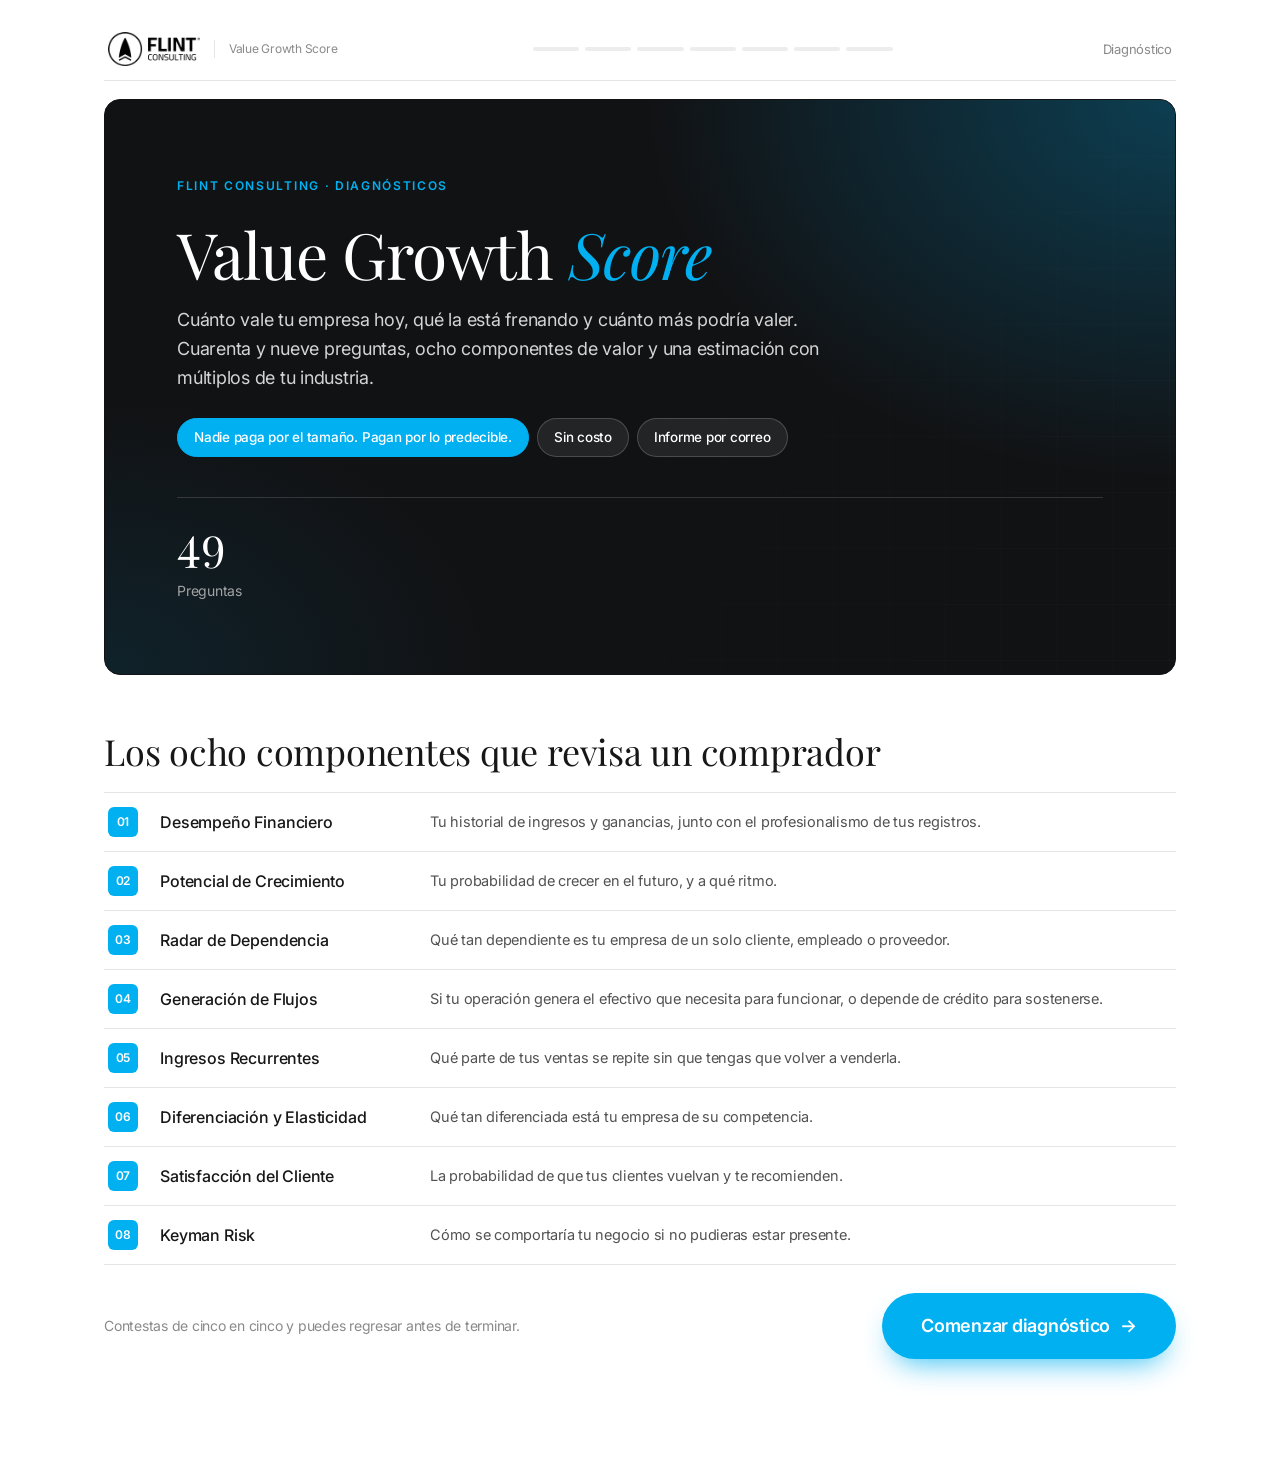
==== commit 8b36802f: "v2: componentes de la intro en renglones compactos Co-Authored-By: Claude Opus 5.5 <noreply@anthropi" ====
--- a/v2/index.html
+++ b/v2/index.html
@@ -122,6 +122,15 @@
 .celda .k{width:40px;height:40px;border-radius:8px;background:var(--cian);color:#fff;display:grid;place-items:center;font-size:13px;font-weight:600}
 .celda h3{font-family:var(--ui);font-size:19px;font-weight:500;color:var(--tinta);margin:18px 0 8px;line-height:1.25;letter-spacing:-.01em}
 .celda p{font-size:15px;color:var(--texto);line-height:1.55}
+/* Componentes de la intro en renglones compactos */
+#rejilla{display:block;border-top:1px solid var(--linea)}
+#rejilla .celda{display:grid;grid-template-columns:32px minmax(180px,250px) 1fr;column-gap:20px;align-items:center;padding:14px 4px;border:0;border-bottom:1px solid var(--linea);border-radius:0;box-shadow:none;background:none}
+#rejilla .celda:hover{transform:none;box-shadow:none;background:var(--niebla)}
+#rejilla .celda .k{width:30px;height:30px;border-radius:6px;font-size:12px}
+#rejilla .celda h3{margin:0;font-size:16px}
+#rejilla .celda p{margin:0;font-size:14.5px}
+@media(max-width:640px){#rejilla .celda{grid-template-columns:30px 1fr;row-gap:4px;column-gap:14px}#rejilla .celda p{grid-column:2}}
+html.embedded #p-intro .sect-title{margin-top:28px}
 .pasos{display:grid;grid-template-columns:repeat(3,1fr);gap:0;border-top:1px solid var(--linea);border-bottom:1px solid var(--linea)}
 @media(max-width:760px){.pasos{grid-template-columns:1fr}}
 .paso{padding:28px 28px 28px 0;display:block;border:0;border-radius:0}
@@ -1175,7 +1184,7 @@
 
 /* ═══ Embebido: barra de progreso fija e inicio desde Webflow ═══ */
 (function(){
-  if(!EMB) return;
+  if(!document.documentElement.classList.contains("embedded")) return;
   var vp=null;
   function fijar(){
     var bar=document.querySelector('.topbar'), zona=document.querySelector('.shell');
